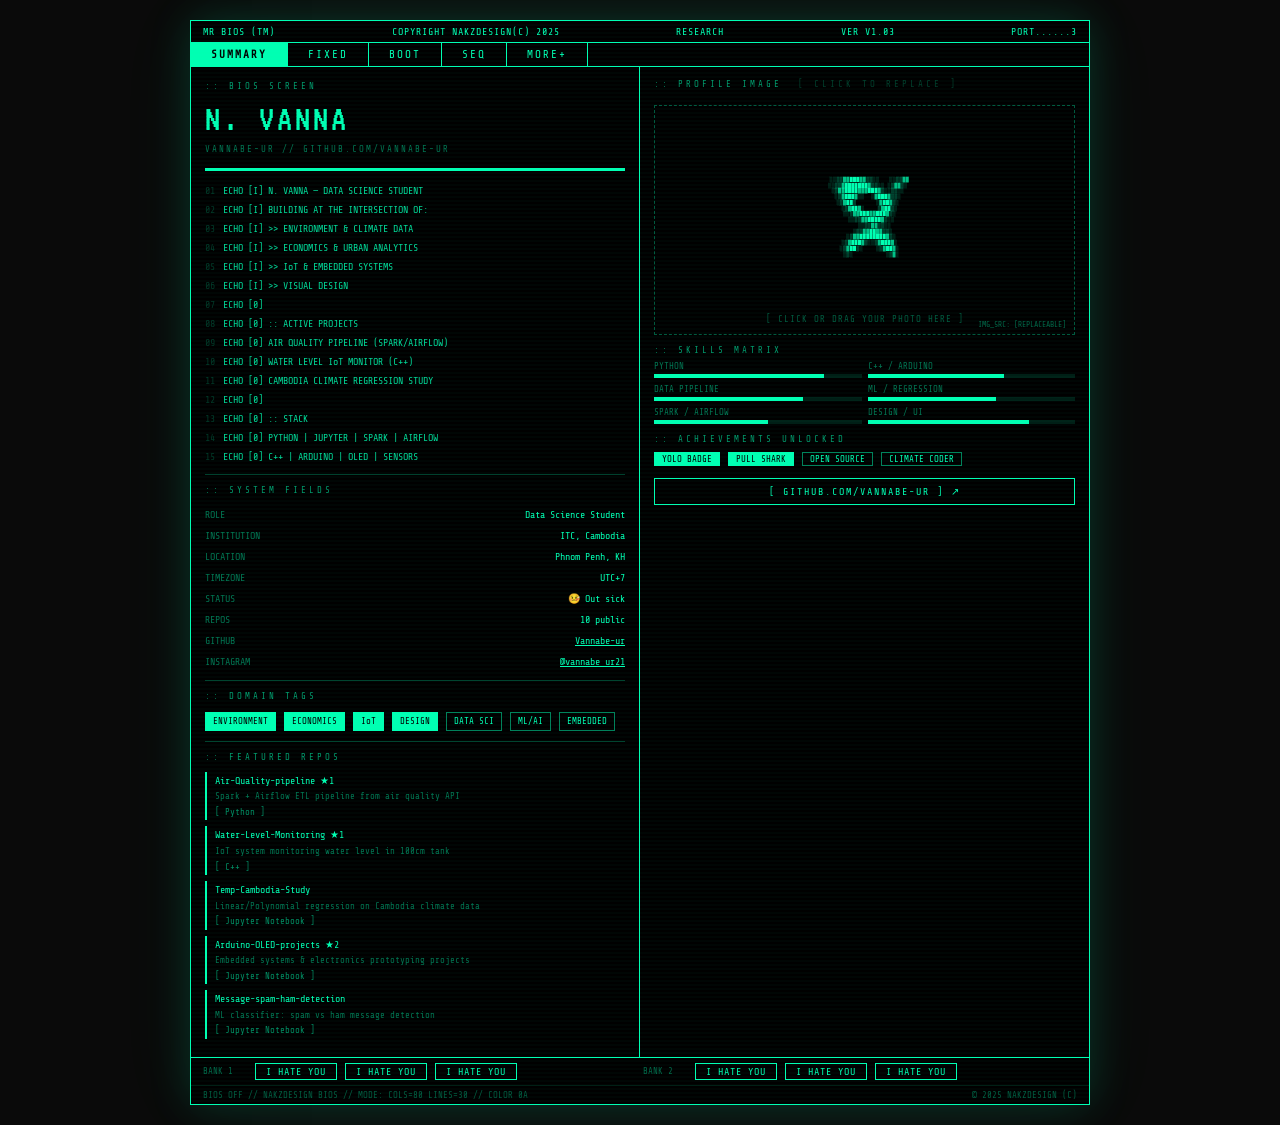
==== index.html @ b6e1e781 "try code" ====
<!DOCTYPE html>
<html lang="en">
<head>
  <meta charset="UTF-8">
  <meta name="viewport" content="width=device-width, initial-scale=1.0">
  <title>N. VANNA — BIOS PROFILE</title>

  <!--
  ============================================================
    FONTS
    - Share Tech Mono  →  body text, labels, code (monospace)
    - VT323            →  big retro BIOS title only
    Both loaded for free from Google Fonts.
  ============================================================
  -->
  <link href="https://fonts.googleapis.com/css2?family=Share+Tech+Mono&family=VT323&display=swap" rel="stylesheet">

  <style>
    /* ========================================================
       RESET — zero out browser default spacing on everything
    ======================================================== */
    *, *::before, *::after {
      box-sizing: border-box;
      margin: 0;
      padding: 0;
    }

    /* ========================================================
       BODY — dark page background, centers the card
    ======================================================== */
    body {
      background: #0a0a0a;           /* near-black page bg */
      display: flex;
      align-items: center;
      justify-content: center;
      min-height: 100vh;
      padding: 20px;
      font-family: 'Share Tech Mono', monospace;
    }

    /* ========================================================
       BIOS CARD — the main outer container
       #00ffb3 is the signature terminal green color
    ======================================================== */
    .bios-root {
      background: #000;
      color: #00ffb3;
      font-family: 'Share Tech Mono', monospace;
      font-size: 12px;
      border: 1px solid #00ffb3;
      position: relative;           /* needed for .scan-line overlay */
      overflow: hidden;
      width: 100%;
      max-width: 900px;
      /* soft green glow around the card */
      box-shadow: 0 0 40px rgba(0,255,179,0.15), 0 0 80px rgba(0,255,179,0.05);
    }

    /* ========================================================
       SCAN-LINE OVERLAY — faint horizontal lines like a CRT screen.
       Uses repeating-linear-gradient + pointer-events:none
       so clicks pass through to content below.
    ======================================================== */
    .scan-line {
      position: absolute;
      top: 0; left: 0; right: 0; bottom: 0;
      background: repeating-linear-gradient(
        0deg,
        transparent,
        transparent 2px,
        rgba(0,255,179,0.025) 2px,   /* thin semi-transparent green line */
        rgba(0,255,179,0.025) 4px
      );
      pointer-events: none;          /* clicks go through */
      z-index: 10;                   /* sits above everything */
    }

    /* ========================================================
       FLICKER ANIMATION — subtle opacity pulse, like an old monitor.
       Applied to .bios-root via class="bios-root flicker"
    ======================================================== */
    .flicker { animation: flicker 8s infinite; }
    @keyframes flicker {
      0%, 95%, 100% { opacity: 1;    }
      96%           { opacity: 0.92; }
      97%           { opacity: 1;    }
      98%           { opacity: 0.95; }
    }

    /* ========================================================
       HEADER BAR — top strip with BIOS metadata text
    ======================================================== */
    .header-bar {
      display: flex;
      justify-content: space-between;
      align-items: center;
      padding: 5px 12px;
      border-bottom: 1px solid #00ffb3;
      font-size: 10px;
      letter-spacing: 1px;
      background: #000;
    }
    .header-bar span { color: #00ffb3; }

    /* ========================================================
       NAV BAR — tab row: SUMMARY | FIXED | BOOT | SEQ | MORE+
    ======================================================== */
    .nav-bar { display: flex; border-bottom: 1px solid #00ffb3; }

    .nav-item {
      padding: 5px 20px;
      font-size: 11px;
      letter-spacing: 2px;
      border-right: 1px solid #00ffb3;
      cursor: pointer;
      transition: background 0.15s;
      font-family: 'Share Tech Mono', monospace;
      color: #00ffb3;
      background: transparent;
      /* Reset <button> borders so only right border shows */
      border-top: none;
      border-left: none;
      border-bottom: none;
    }
    /* Active tab: inverted green/black */
    .nav-item.active { background: #00ffb3; color: #000; font-weight: bold; }
    /* Hover highlight (skip active tab) */
    .nav-item:hover:not(.active) { background: rgba(0,255,179,0.1); }

    /* ========================================================
       MAIN GRID — splits page into LEFT (info) and RIGHT (image)
    ======================================================== */
    .main-grid {
      display: grid;
      grid-template-columns: 1fr 1fr;  /* two equal columns */
      min-height: 460px;
    }

    /* LEFT PANEL — text content */
    .left-panel {
      border-right: 1px solid #00ffb3;
      padding: 12px 14px;
      font-size: 11px;
      line-height: 1.7;
      overflow: hidden;
    }

    /* RIGHT PANEL — image + skills */
    .right-panel {
      padding: 12px 14px;
      display: flex;
      flex-direction: column;
      align-items: center;
      justify-content: flex-start;
      gap: 10px;
    }

    /* ========================================================
       TYPOGRAPHY HELPERS
    ======================================================== */

    /* Small grey uppercase labels like ":: BIOS SCREEN" */
    .section-label {
      color: #00ffb3;
      font-size: 9px;
      letter-spacing: 3px;
      margin-bottom: 6px;
      opacity: 0.6;
    }

    /* Big retro name — uses VT323 font */
    .bios-title {
      font-family: 'VT323', monospace;
      font-size: 38px;
      color: #00ffb3;
      line-height: 1;
      margin-bottom: 4px;
      letter-spacing: 3px;
    }

    /* GitHub handle line below name */
    .subtitle {
      font-size: 9px;
      opacity: 0.45;
      margin-bottom: 10px;
      letter-spacing: 2px;
    }

    /* ========================================================
       LOADING PROGRESS BAR — animates from 0 → 100% on load
    ======================================================== */
    .progress-bar {
      height: 3px;
      background: rgba(0,255,179,0.15);  /* dim track */
      width: 100%;
      margin-bottom: 10px;
    }
    .progress-fill {
      height: 3px;
      background: #00ffb3;
      animation: fillbar 2.5s ease forwards;
      width: 0;
    }
    @keyframes fillbar { to { width: 100%; } }

    /* ========================================================
       TYPEWRITER CODE BLOCK — the "ECHO" boot lines on the left
    ======================================================== */
    .code-block {
      color: #00ffb3;
      font-size: 10px;
      line-height: 1.9;
      opacity: 0.85;
    }
    /* Line number prefix — dimmed, non-selectable */
    .code-block .ln {
      opacity: 0.25;
      margin-right: 8px;
      user-select: none;
    }
    /* Each boot line starts invisible, fades in via JS staggering */
    .boot-line {
      opacity: 0;
      animation: fadein 0.2s ease forwards;
    }
    @keyframes fadein { to { opacity: 1; } }

    /* ========================================================
       DIVIDER LINE — faint horizontal separator
    ======================================================== */
    .divider {
      border: none;
      border-top: 1px solid rgba(0,255,179,0.25);
      margin: 8px 0;
    }

    /* ========================================================
       STAT ROWS — key / value pairs (ROLE, INSTITUTION, etc.)
    ======================================================== */
    .stat-row {
      display: flex;
      justify-content: space-between;
      font-size: 10px;
      padding: 2px 0;
    }
    .stat-key { opacity: 0.45; }   /* dim key */
    .stat-val { color: #00ffb3; }  /* bright value */

    /* ========================================================
       DOMAIN TAGS — pill badges for skills/areas
       .active-tag = filled green
       plain .tag  = outlined
    ======================================================== */
    .tag {
      display: inline-block;
      border: 1px solid rgba(0,255,179,0.5);
      padding: 1px 7px;
      font-size: 9px;
      margin: 2px 2px 2px 0;
      color: #00ffb3;
      font-family: 'Share Tech Mono', monospace;
    }
    .tag.active-tag {
      background: #00ffb3;
      color: #000;
      border-color: #00ffb3;
    }

    /* ========================================================
       REPO ITEMS — featured project entries with left border
    ======================================================== */
    .repo-item {
      border-left: 2px solid #00ffb3;
      padding-left: 8px;
      margin: 6px 0;
    }
    .repo-name { font-size: 10px; color: #00ffb3; text-decoration: none; }
    .repo-name:hover { text-decoration: underline; }
    .repo-desc { font-size: 9px; opacity: 0.45; line-height: 1.4; }
    .repo-lang { font-size: 9px; opacity: 0.55; margin-top: 2px; }

    /* ========================================================
       IMAGE UPLOAD ZONE — click or drag & drop to replace photo.
       The uploaded image gets a green terminal filter via CSS:
         grayscale → removes color
         contrast  → makes it high-contrast
         mix-blend-mode:screen → blends with green background
    ======================================================== */
    .img-upload-zone {
      width: 100%;
      min-height: 230px;
      border: 1px dashed rgba(0,255,179,0.35);
      display: flex;
      flex-direction: column;
      align-items: center;
      justify-content: center;
      cursor: pointer;
      transition: border-color 0.2s;
      position: relative;
      overflow: hidden;
      background: #000;
    }
    .img-upload-zone:hover { border-color: #00ffb3; }

    /* Uploaded image — fills zone with green terminal filter */
    .img-upload-zone img {
      width: 100%;
      height: 100%;
      object-fit: cover;
      filter: grayscale(100%) contrast(1.5) brightness(0.8);
      mix-blend-mode: screen;      /* blends image with green bg */
      position: absolute;
      top: 0; left: 0;
    }

    /* "IMG_SRC: [REPLACEABLE]" label bottom-right */
    .img-overlay {
      position: absolute;
      bottom: 5px; right: 8px;
      font-size: 8px;
      opacity: 0.4;
      z-index: 2;
      pointer-events: none;
    }

    /* Upload hint text — hidden after image loads */
    .img-hint {
      font-size: 9px;
      opacity: 0.35;
      text-align: center;
      z-index: 2;
      pointer-events: none;
      letter-spacing: 1px;
    }
    .img-hint.hidden { display: none; }

    /* ========================================================
       SKILLS BARS — animated progress bars
       Width stored in data-w attribute, animated by JS on load
    ======================================================== */
    .skills-grid {
      display: grid;
      grid-template-columns: 1fr 1fr;
      gap: 6px;
      width: 100%;
    }
    .skill-label  { font-size: 9px; opacity: 0.45; margin-bottom: 3px; }
    .skill-track  { height: 4px; background: rgba(0,255,179,0.12); }  /* grey track */
    .skill-fill   {
      height: 4px;
      background: #00ffb3;
      width: 0;                          /* starts at 0 */
      transition: width 1.5s ease;       /* JS sets target width → animates */
    }

    /* ========================================================
       GITHUB BUTTON
    ======================================================== */
    .gh-btn {
      display: block;
      border: 1px solid #00ffb3;
      color: #00ffb3;
      font-family: 'Share Tech Mono', monospace;
      font-size: 10px;
      text-align: center;
      padding: 7px;
      text-decoration: none;
      letter-spacing: 2px;
      background: #000;
      transition: all 0.15s;
      width: 100%;
    }
    .gh-btn:hover { background: #00ffb3; color: #000; }  /* invert on hover */

    /* ========================================================
       BOTTOM BAR — BANK 1 / BANK 2 with "I HATE YOU" buttons
       (faithful to the original NAKZDESIGN artwork!)
    ======================================================== */
    .bottom-bar {
      border-top: 1px solid #00ffb3;
      padding: 5px 12px;
      display: grid;
      grid-template-columns: 1fr 1fr;
      gap: 6px;
      font-size: 9px;
    }
    .bank        { display: flex; align-items: center; gap: 8px; }
    .bank-label  { opacity: 0.4; min-width: 44px; }
    .hate-btn {
      border: 1px solid #00ffb3;
      padding: 2px 10px;
      font-size: 10px;
      font-family: 'Share Tech Mono', monospace;
      color: #00ffb3;
      cursor: pointer;
      background: #000;
      transition: all 0.1s;
      letter-spacing: 1px;
    }
    .hate-btn:hover { background: #00ffb3; color: #000; }

    /* ========================================================
       FOOTER BAR — bottom metadata strip
    ======================================================== */
    .footer-bar {
      border-top: 1px solid rgba(0,255,179,0.3);
      padding: 4px 12px;
      font-size: 9px;
      opacity: 0.35;
      display: flex;
      justify-content: space-between;
    }

    /* ========================================================
       BLINKING CURSOR (reusable utility class)
    ======================================================== */
    @keyframes blink { 50% { opacity: 0; } }
    .blink { animation: blink 1s step-end infinite; }

    /* ========================================================
       RESPONSIVE — stack panels on small screens
    ======================================================== */
    @media (max-width: 600px) {
      .main-grid      { grid-template-columns: 1fr; }
      .left-panel     { border-right: none; border-bottom: 1px solid #00ffb3; }
      .bottom-bar     { grid-template-columns: 1fr; }
      .bios-title     { font-size: 28px; }
    }
  </style>
</head>
<body>

<!--
  ============================================================
    ROOT CARD
    .flicker applies the subtle screen flicker animation
  ============================================================
-->
<div class="bios-root flicker">

  <!-- CRT scan-line overlay (purely decorative) -->
  <div class="scan-line"></div>

  <!-- ======================================================
       HEADER BAR — mimics real BIOS top strip
  ====================================================== -->
  <div class="header-bar">
    <span>MR BIOS (TM)</span>
    <span>COPYRIGHT NAKZDESIGN(C) 2025</span>
    <span>RESEARCH</span>
    <span>VER V1.03</span>
    <span>PORT......3</span>
  </div>

  <!-- ======================================================
       NAV TABS — clicking calls setNav() in JS
  ====================================================== -->
  <div class="nav-bar">
    <button class="nav-item active" onclick="setNav(this)">SUMMARY</button>
    <button class="nav-item"        onclick="setNav(this)">FIXED</button>
    <button class="nav-item"        onclick="setNav(this)">BOOT</button>
    <button class="nav-item"        onclick="setNav(this)">SEQ</button>
    <button class="nav-item"        onclick="setNav(this)">MORE+</button>
  </div>

  <!-- ======================================================
       MAIN CONTENT — two-column grid
  ====================================================== -->
  <div class="main-grid">

    <!-- ====================================================
         LEFT PANEL — Portfolio / Bio info
    ==================================================== -->
    <div class="left-panel">

      <!-- Section label -->
      <div class="section-label">:: BIOS SCREEN</div>

      <!-- Big retro name (VT323 font) -->
      <div class="bios-title">N. VANNA</div>
      <div class="subtitle">VANNABE-UR // GITHUB.COM/VANNABE-UR</div>

      <!-- Loading bar — animates on page load via CSS -->
      <div class="progress-bar">
        <div class="progress-fill"></div>
      </div>

      <!-- Boot lines injected here by JS typewriter effect -->
      <div class="code-block" id="bio-lines"></div>

      <hr class="divider">

      <!-- SYSTEM FIELDS — key/value metadata -->
      <div class="section-label" style="margin-top:8px;">:: SYSTEM FIELDS</div>
      <div class="stat-row">
        <span class="stat-key">ROLE</span>
        <span class="stat-val">Data Science Student</span>
      </div>
      <div class="stat-row">
        <span class="stat-key">INSTITUTION</span>
        <span class="stat-val">ITC, Cambodia</span>
      </div>
      <div class="stat-row">
        <span class="stat-key">LOCATION</span>
        <span class="stat-val">Phnom Penh, KH</span>
      </div>
      <div class="stat-row">
        <span class="stat-key">TIMEZONE</span>
        <span class="stat-val">UTC+7</span>
      </div>
      <div class="stat-row">
        <span class="stat-key">STATUS</span>
        <span class="stat-val">🤒 Out sick</span>
      </div>
      <div class="stat-row">
        <span class="stat-key">REPOS</span>
        <span class="stat-val">10 public</span>
      </div>
      <div class="stat-row">
        <span class="stat-key">GITHUB</span>
        <span class="stat-val">
          <a href="https://github.com/Vannabe-ur" target="_blank" style="color:#00ffb3;">Vannabe-ur</a>
        </span>
      </div>
      <div class="stat-row">
        <span class="stat-key">INSTAGRAM</span>
        <span class="stat-val">
          <a href="https://www.instagram.com/vannabe_ur21/" target="_blank" style="color:#00ffb3;">@vannabe_ur21</a>
        </span>
      </div>

      <hr class="divider">

      <!-- DOMAIN TAGS — active-tag = filled, plain = outline -->
      <div class="section-label">:: DOMAIN TAGS</div>
      <div style="margin-top:4px;">
        <span class="tag active-tag">ENVIRONMENT</span>
        <span class="tag active-tag">ECONOMICS</span>
        <span class="tag active-tag">IoT</span>
        <span class="tag active-tag">DESIGN</span>
        <span class="tag">DATA SCI</span>
        <span class="tag">ML/AI</span>
        <span class="tag">EMBEDDED</span>
      </div>

      <hr class="divider">

      <!-- FEATURED REPOS — pulled from your GitHub -->
      <div class="section-label">:: FEATURED REPOS</div>

      <div class="repo-item">
        <a class="repo-name" href="https://github.com/Vannabe-ur/Air-Quality-pipeline" target="_blank">
          Air-Quality-pipeline ★1
        </a>
        <div class="repo-desc">Spark + Airflow ETL pipeline from air quality API</div>
        <div class="repo-lang">[ Python ]</div>
      </div>

      <div class="repo-item">
        <a class="repo-name" href="https://github.com/Vannabe-ur/Water-Level-Monitoring" target="_blank">
          Water-Level-Monitoring ★1
        </a>
        <div class="repo-desc">IoT system monitoring water level in 100cm tank</div>
        <div class="repo-lang">[ C++ ]</div>
      </div>

      <div class="repo-item">
        <a class="repo-name" href="https://github.com/Vannabe-ur/Temperature-change-of-Cambodia-Study" target="_blank">
          Temp-Cambodia-Study
        </a>
        <div class="repo-desc">Linear/Polynomial regression on Cambodia climate data</div>
        <div class="repo-lang">[ Jupyter Notebook ]</div>
      </div>

      <div class="repo-item">
        <a class="repo-name" href="https://github.com/Vannabe-ur/Arduino-OLED-display-projects" target="_blank">
          Arduino-OLED-projects ★2
        </a>
        <div class="repo-desc">Embedded systems & electronics prototyping projects</div>
        <div class="repo-lang">[ Jupyter Notebook ]</div>
      </div>

      <div class="repo-item">
        <a class="repo-name" href="https://github.com/Vannabe-ur/Message-spam-ham-detection" target="_blank">
          Message-spam-ham-detection
        </a>
        <div class="repo-desc">ML classifier: spam vs ham message detection</div>
        <div class="repo-lang">[ Jupyter Notebook ]</div>
      </div>

    </div><!-- /left-panel -->

    <!-- ====================================================
         RIGHT PANEL — Profile image + skills + achievements
    ==================================================== -->
    <div class="right-panel">

      <div class="section-label" style="align-self:flex-start;">
        :: PROFILE IMAGE &nbsp;<span style="opacity:0.4;">[ CLICK TO REPLACE ]</span>
      </div>

      <!--
        IMAGE UPLOAD ZONE
        - onclick  → opens hidden file input
        - ondragover / ondrop → handles drag & drop
        - The ASCII art inside is the placeholder before upload
      -->
      <div class="img-upload-zone" id="dropZone"
           onclick="document.getElementById('fileInput').click()"
           ondragover="event.preventDefault(); this.style.borderColor='#00ffb3'"
           ondragleave="this.style.borderColor='rgba(0,255,179,0.35)'"
           ondrop="handleDrop(event)"
           title="Click or drag & drop your photo">

        <!-- ASCII art placeholder — hidden after image is uploaded -->
        <pre style="font-family:'Share Tech Mono',monospace; font-size:5px; line-height:1.15;
                    color:#00ffb3; letter-spacing:0.3px; text-align:center; z-index:1; padding:4px;"
             id="asciiPlaceholder">
   ░░▒▒▓▓███▓▓▒▒░░   ░░▒▒▓▓
  ░░▒▒▓███████▓▒▒░░ ░▒▓▓▒░
  ░▒▓▓████▓▓▓███▓▒░░▒▒░░
  ░▒▓███▓░░  ░▓███▓▒▒░
  ░▒▓██▒      ░▓██▓▒░
   ░▒▓██▓░    ▒▓██▒░
   ░░▒▓▓███▓▓███▓▒░
    ░░▒▒▓▓████▓▒░░
      ░░▒▒▓▓▒▒░░
     ░▒▒▓▓██▓▓▒▒░
    ░▒▓▓████████▓▒░
   ░▒▓███▓▒░░▒▓███▓░
   ░▒▓██▒░    ░▒▓██▓░
    ░▒░          ░▒▓░
        </pre>

        <span class="img-overlay">IMG_SRC: [REPLACEABLE]</span>
        <span class="img-hint" id="uploadHint" style="position:absolute; bottom:10px;">
          [ CLICK OR DRAG YOUR PHOTO HERE ]
        </span>
      </div>

      <!-- Hidden file input — triggered by clicking the upload zone -->
      <input type="file" id="fileInput" accept="image/*" style="display:none">

      <!-- SKILLS MATRIX -->
      <div style="width:100%;">
        <div class="section-label">:: SKILLS MATRIX</div>
        <!--
          data-w="82" stores the target width %.
          JS reads it and sets style.width after 800ms delay,
          triggering the CSS transition animation.
        -->
        <div class="skills-grid">
          <div class="skill-item">
            <div class="skill-label">PYTHON</div>
            <div class="skill-track"><div class="skill-fill" data-w="82"></div></div>
          </div>
          <div class="skill-item">
            <div class="skill-label">C++ / ARDUINO</div>
            <div class="skill-track"><div class="skill-fill" data-w="66"></div></div>
          </div>
          <div class="skill-item">
            <div class="skill-label">DATA PIPELINE</div>
            <div class="skill-track"><div class="skill-fill" data-w="72"></div></div>
          </div>
          <div class="skill-item">
            <div class="skill-label">ML / REGRESSION</div>
            <div class="skill-track"><div class="skill-fill" data-w="62"></div></div>
          </div>
          <div class="skill-item">
            <div class="skill-label">SPARK / AIRFLOW</div>
            <div class="skill-track"><div class="skill-fill" data-w="55"></div></div>
          </div>
          <div class="skill-item">
            <div class="skill-label">DESIGN / UI</div>
            <div class="skill-track"><div class="skill-fill" data-w="78"></div></div>
          </div>
        </div>
      </div>

      <!-- ACHIEVEMENTS -->
      <div style="width:100%;">
        <div class="section-label">:: ACHIEVEMENTS UNLOCKED</div>
        <span class="tag active-tag">YOLO BADGE</span>
        <span class="tag active-tag">PULL SHARK</span>
        <span class="tag">OPEN SOURCE</span>
        <span class="tag">CLIMATE CODER</span>
      </div>

      <!-- GITHUB CTA BUTTON -->
      <a class="gh-btn" href="https://github.com/Vannabe-ur" target="_blank">
        [ GITHUB.COM/VANNABE-UR ] ↗
      </a>

    </div><!-- /right-panel -->

  </div><!-- /main-grid -->

  <!-- ======================================================
       BOTTOM BAR — BANK 1 & 2 glitch buttons
       Faithful to the original NAKZDESIGN artwork 😄
       Clicking calls glitch() which randomizes the label briefly
  ====================================================== -->
  <div class="bottom-bar">
    <div class="bank">
      <span class="bank-label">BANK 1</span>
      <button class="hate-btn" onclick="glitch(this)">I HATE YOU</button>
      <button class="hate-btn" onclick="glitch(this)">I HATE YOU</button>
      <button class="hate-btn" onclick="glitch(this)">I HATE YOU</button>
    </div>
    <div class="bank">
      <span class="bank-label">BANK 2</span>
      <button class="hate-btn" onclick="glitch(this)">I HATE YOU</button>
      <button class="hate-btn" onclick="glitch(this)">I HATE YOU</button>
      <button class="hate-btn" onclick="glitch(this)">I HATE YOU</button>
    </div>
  </div>

  <!-- FOOTER -->
  <div class="footer-bar">
    <span>BIOS OFF // NAKZDESIGN BIOS // MODE: COLS=80 LINES=30 // COLOR 0A</span>
    <span>© 2025 NAKZDESIGN (C)</span>
  </div>

</div><!-- /bios-root -->


<!-- ============================================================
     JAVASCRIPT — three independent features:
       1. Typewriter boot sequence
       2. Skills bar animation
       3. Nav tab switching
       4. Glitch buttons
       5. Image upload (click + drag & drop)
============================================================ -->
<script>

  /* ----------------------------------------------------------
     1. TYPEWRITER BOOT SEQUENCE
     Lines are typed one-by-one with a 100ms delay between each.
     Each line fades in via CSS animation (.boot-line).
     Line numbers are prepended (01, 02, 03...).
  ---------------------------------------------------------- */
  const lines = [
    'ECHO [I] N. VANNA — DATA SCIENCE STUDENT',
    'ECHO [I] BUILDING AT THE INTERSECTION OF:',
    'ECHO [I]   >> ENVIRONMENT & CLIMATE DATA',
    'ECHO [I]   >> ECONOMICS & URBAN ANALYTICS',
    'ECHO [I]   >> IoT & EMBEDDED SYSTEMS',
    'ECHO [I]   >> VISUAL DESIGN',
    'ECHO [0]',
    'ECHO [0] :: ACTIVE PROJECTS',
    'ECHO [0] AIR QUALITY PIPELINE  (SPARK/AIRFLOW)',
    'ECHO [0] WATER LEVEL IoT MONITOR   (C++)',
    'ECHO [0] CAMBODIA CLIMATE REGRESSION STUDY',
    'ECHO [0]',
    'ECHO [0] :: STACK',
    'ECHO [0] PYTHON | JUPYTER | SPARK | AIRFLOW',
    'ECHO [0] C++ | ARDUINO | OLED | SENSORS',
  ];

  const bioDiv = document.getElementById('bio-lines');
  let i = 0;

  function typeLine() {
    if (i >= lines.length) return;       // stop when all lines done

    const row = document.createElement('div');
    row.className = 'boot-line';
    row.style.animationDelay = (i * 0.1) + 's';  // stagger the fade-in

    // Line number (01, 02...) + line text
    row.innerHTML = '<span class="ln">' + String(i + 1).padStart(2, '0') + '</span>' + lines[i];

    bioDiv.appendChild(row);
    i++;
    setTimeout(typeLine, 100);           // next line after 100ms
  }

  typeLine(); // kick it off


  /* ----------------------------------------------------------
     2. SKILLS BAR ANIMATION
     After 800ms (letting the page settle), read each bar's
     data-w attribute and set it as the CSS width.
     The CSS transition: width 1.5s ease does the animation.
  ---------------------------------------------------------- */
  setTimeout(() => {
    document.querySelectorAll('.skill-fill').forEach(el => {
      el.style.width = el.dataset.w + '%';
    });
  }, 800);


  /* ----------------------------------------------------------
     3. NAV TAB SWITCHING
     Remove .active from all tabs, add it to the clicked one.
     (Visual only — doesn't load different content)
  ---------------------------------------------------------- */
  function setNav(el) {
    document.querySelectorAll('.nav-item').forEach(n => n.classList.remove('active'));
    el.classList.add('active');
  }


  /* ----------------------------------------------------------
     4. GLITCH BUTTONS — "I HATE YOU" easter egg
     Clicking randomizes the button text briefly, then resets.
  ---------------------------------------------------------- */
  const glitchMsgs = [
    'I HATE YOU', 'I LOVE YOU', 'BUG FREE!',
    '01001000',   'YOLO MODE',  'ERROR 404',
    'VANNA.EXE',  'COMPILE OK'
  ];

  function glitch(btn) {
    const original = btn.textContent;
    btn.textContent = glitchMsgs[Math.floor(Math.random() * glitchMsgs.length)];
    setTimeout(() => btn.textContent = original, 900);  // reset after 0.9s
  }


  /* ----------------------------------------------------------
     5. IMAGE UPLOAD — click or drag & drop
     - fileInput hidden <input type="file"> is triggered by clicking zone
     - FileReader reads the file as a data URL
     - An <img> is injected into the zone; ASCII placeholder hidden
     - CSS filter makes it look like a green terminal photo
  ---------------------------------------------------------- */
  const fileInput       = document.getElementById('fileInput');
  const dropZone        = document.getElementById('dropZone');
  const uploadHint      = document.getElementById('uploadHint');
  const asciiPlaceholder = document.getElementById('asciiPlaceholder');

  function loadImage(file) {
    if (!file || !file.type.startsWith('image/')) return;  // only images

    const reader = new FileReader();
    reader.onload = ev => {
      // Hide ASCII art + hint text
      asciiPlaceholder.style.display = 'none';
      uploadHint.classList.add('hidden');

      // Remove old image if re-uploading
      const existing = dropZone.querySelector('img');
      if (existing) existing.remove();

      // Create and insert the new image
      const img = document.createElement('img');
      img.src = ev.target.result;               // data URL
      dropZone.insertBefore(img, dropZone.firstChild);
      // CSS handles the green filter — no extra JS needed
    };
    reader.readAsDataURL(file);
  }

  // Trigger on <input> change (click-to-upload)
  fileInput.addEventListener('change', e => loadImage(e.target.files[0]));

  // Drag & drop handler
  function handleDrop(e) {
    e.preventDefault();
    dropZone.style.borderColor = 'rgba(0,255,179,0.35)';  // reset border
    loadImage(e.dataTransfer.files[0]);
  }

</script>
</body>
</html>
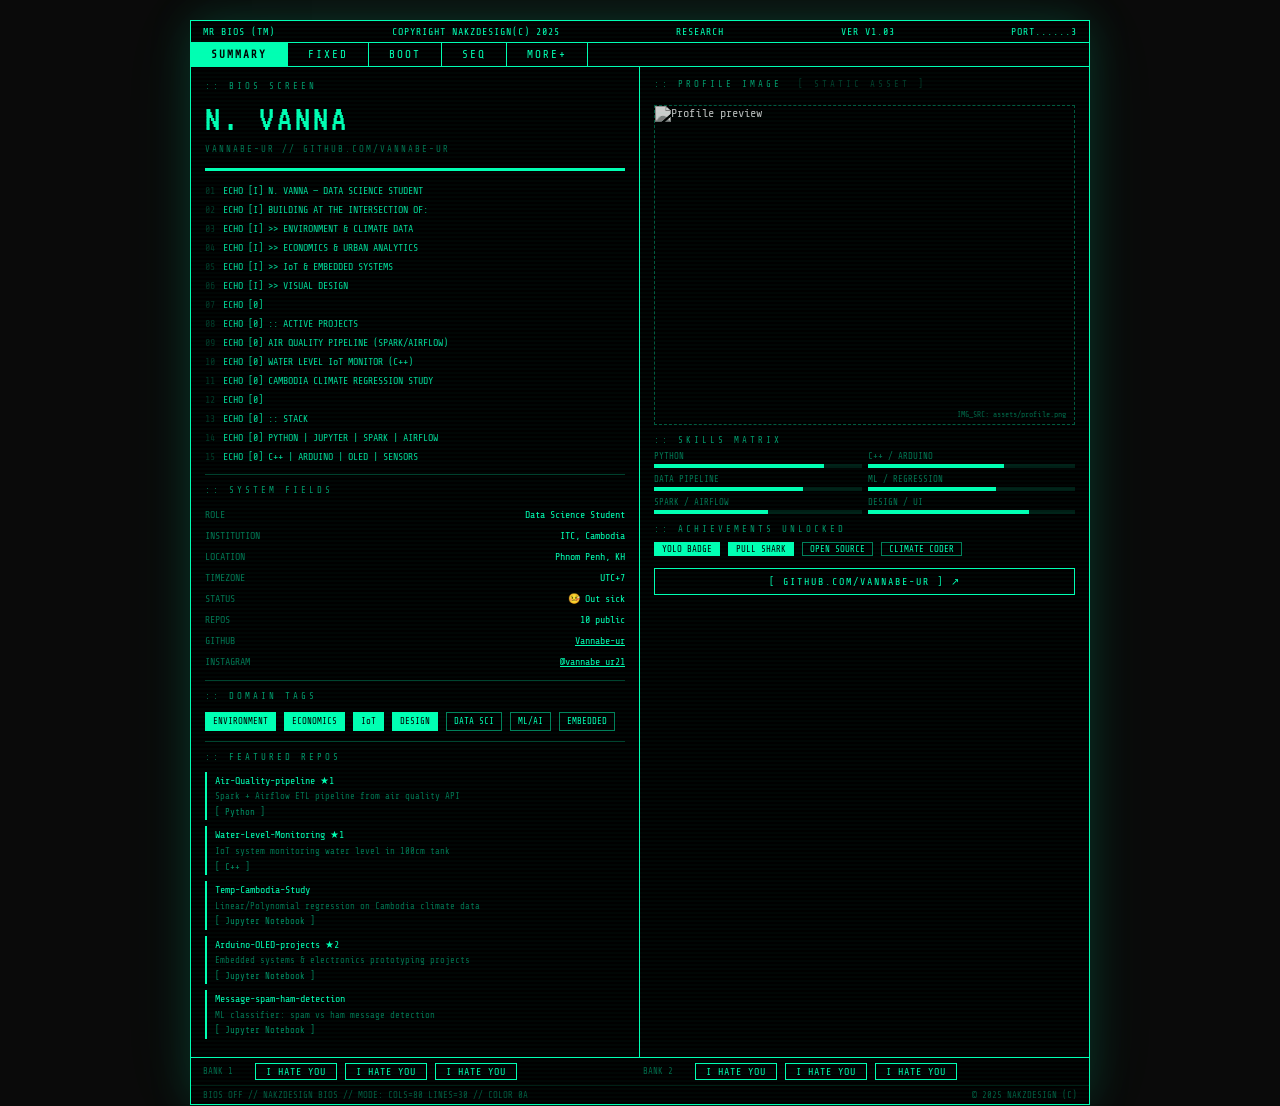
==== commit 476c0cf9: "new update" ====
--- a/index.html
+++ b/index.html
@@ -280,15 +280,15 @@
     .repo-lang { font-size: 9px; opacity: 0.55; margin-top: 2px; }
 
     /* ========================================================
-       IMAGE UPLOAD ZONE — click or drag & drop to replace photo.
-       The uploaded image gets a green terminal filter via CSS:
+       PROFILE IMAGE ZONE — fixed asset from assets/profile.png.
+       The image keeps the green terminal filter via CSS:
          grayscale → removes color
          contrast  → makes it high-contrast
          mix-blend-mode:screen → blends with green background
     ======================================================== */
     .img-upload-zone {
       width: 100%;
-      min-height: 230px;
+      min-height: 320px;
       border: 1px dashed rgba(0,255,179,0.35);
       display: flex;
       flex-direction: column;
@@ -311,6 +311,7 @@
       mix-blend-mode: screen;      /* blends image with green bg */
       position: absolute;
       top: 0; left: 0;
+      z-index: 2;
     }
 
     /* "IMG_SRC: [REPLACEABLE]" label bottom-right */
@@ -596,50 +597,14 @@
     <div class="right-panel">
 
       <div class="section-label" style="align-self:flex-start;">
-        :: PROFILE IMAGE &nbsp;<span style="opacity:0.4;">[ CLICK TO REPLACE ]</span>
-      </div>
-
-      <!--
-        IMAGE UPLOAD ZONE
-        - onclick  → opens hidden file input
-        - ondragover / ondrop → handles drag & drop
-        - The ASCII art inside is the placeholder before upload
-      -->
-      <div class="img-upload-zone" id="dropZone"
-           onclick="document.getElementById('fileInput').click()"
-           ondragover="event.preventDefault(); this.style.borderColor='#00ffb3'"
-           ondragleave="this.style.borderColor='rgba(0,255,179,0.35)'"
-           ondrop="handleDrop(event)"
-           title="Click or drag & drop your photo">
-
-        <!-- ASCII art placeholder — hidden after image is uploaded -->
-        <pre style="font-family:'Share Tech Mono',monospace; font-size:5px; line-height:1.15;
-                    color:#00ffb3; letter-spacing:0.3px; text-align:center; z-index:1; padding:4px;"
-             id="asciiPlaceholder">
-   ░░▒▒▓▓███▓▓▒▒░░   ░░▒▒▓▓
-  ░░▒▒▓███████▓▒▒░░ ░▒▓▓▒░
-  ░▒▓▓████▓▓▓███▓▒░░▒▒░░
-  ░▒▓███▓░░  ░▓███▓▒▒░
-  ░▒▓██▒      ░▓██▓▒░
-   ░▒▓██▓░    ▒▓██▒░
-   ░░▒▓▓███▓▓███▓▒░
-    ░░▒▒▓▓████▓▒░░
-      ░░▒▒▓▓▒▒░░
-     ░▒▒▓▓██▓▓▒▒░
-    ░▒▓▓████████▓▒░
-   ░▒▓███▓▒░░▒▓███▓░
-   ░▒▓██▒░    ░▒▓██▓░
-    ░▒░          ░▒▓░
-        </pre>
-
-        <span class="img-overlay">IMG_SRC: [REPLACEABLE]</span>
-        <span class="img-hint" id="uploadHint" style="position:absolute; bottom:10px;">
-          [ CLICK OR DRAG YOUR PHOTO HERE ]
-        </span>
-      </div>
-
-      <!-- Hidden file input — triggered by clicking the upload zone -->
-      <input type="file" id="fileInput" accept="image/*" style="display:none">
+        :: PROFILE IMAGE &nbsp;<span style="opacity:0.4;">[ STATIC ASSET ]</span>
+      </div>
+
+      <!-- Fixed profile image loaded from assets/profile.png -->
+      <div class="img-upload-zone" id="dropZone">
+        <img src="assets/profile.png" alt="Profile preview" id="profilePreview">
+        <span class="img-overlay">IMG_SRC: assets/profile.png</span>
+      </div>
 
       <!-- SKILLS MATRIX -->
       <div style="width:100%;">
@@ -730,7 +695,7 @@
        2. Skills bar animation
        3. Nav tab switching
        4. Glitch buttons
-       5. Image upload (click + drag & drop)
+       5. Static profile image block
 ============================================================ -->
 <script>
 
@@ -820,50 +785,6 @@
   }
 
 
-  /* ----------------------------------------------------------
-     5. IMAGE UPLOAD — click or drag & drop
-     - fileInput hidden <input type="file"> is triggered by clicking zone
-     - FileReader reads the file as a data URL
-     - An <img> is injected into the zone; ASCII placeholder hidden
-     - CSS filter makes it look like a green terminal photo
-  ---------------------------------------------------------- */
-  const fileInput       = document.getElementById('fileInput');
-  const dropZone        = document.getElementById('dropZone');
-  const uploadHint      = document.getElementById('uploadHint');
-  const asciiPlaceholder = document.getElementById('asciiPlaceholder');
-
-  function loadImage(file) {
-    if (!file || !file.type.startsWith('image/')) return;  // only images
-
-    const reader = new FileReader();
-    reader.onload = ev => {
-      // Hide ASCII art + hint text
-      asciiPlaceholder.style.display = 'none';
-      uploadHint.classList.add('hidden');
-
-      // Remove old image if re-uploading
-      const existing = dropZone.querySelector('img');
-      if (existing) existing.remove();
-
-      // Create and insert the new image
-      const img = document.createElement('img');
-      img.src = ev.target.result;               // data URL
-      dropZone.insertBefore(img, dropZone.firstChild);
-      // CSS handles the green filter — no extra JS needed
-    };
-    reader.readAsDataURL(file);
-  }
-
-  // Trigger on <input> change (click-to-upload)
-  fileInput.addEventListener('change', e => loadImage(e.target.files[0]));
-
-  // Drag & drop handler
-  function handleDrop(e) {
-    e.preventDefault();
-    dropZone.style.borderColor = 'rgba(0,255,179,0.35)';  // reset border
-    loadImage(e.dataTransfer.files[0]);
-  }
-
 </script>
 </body>
 </html>
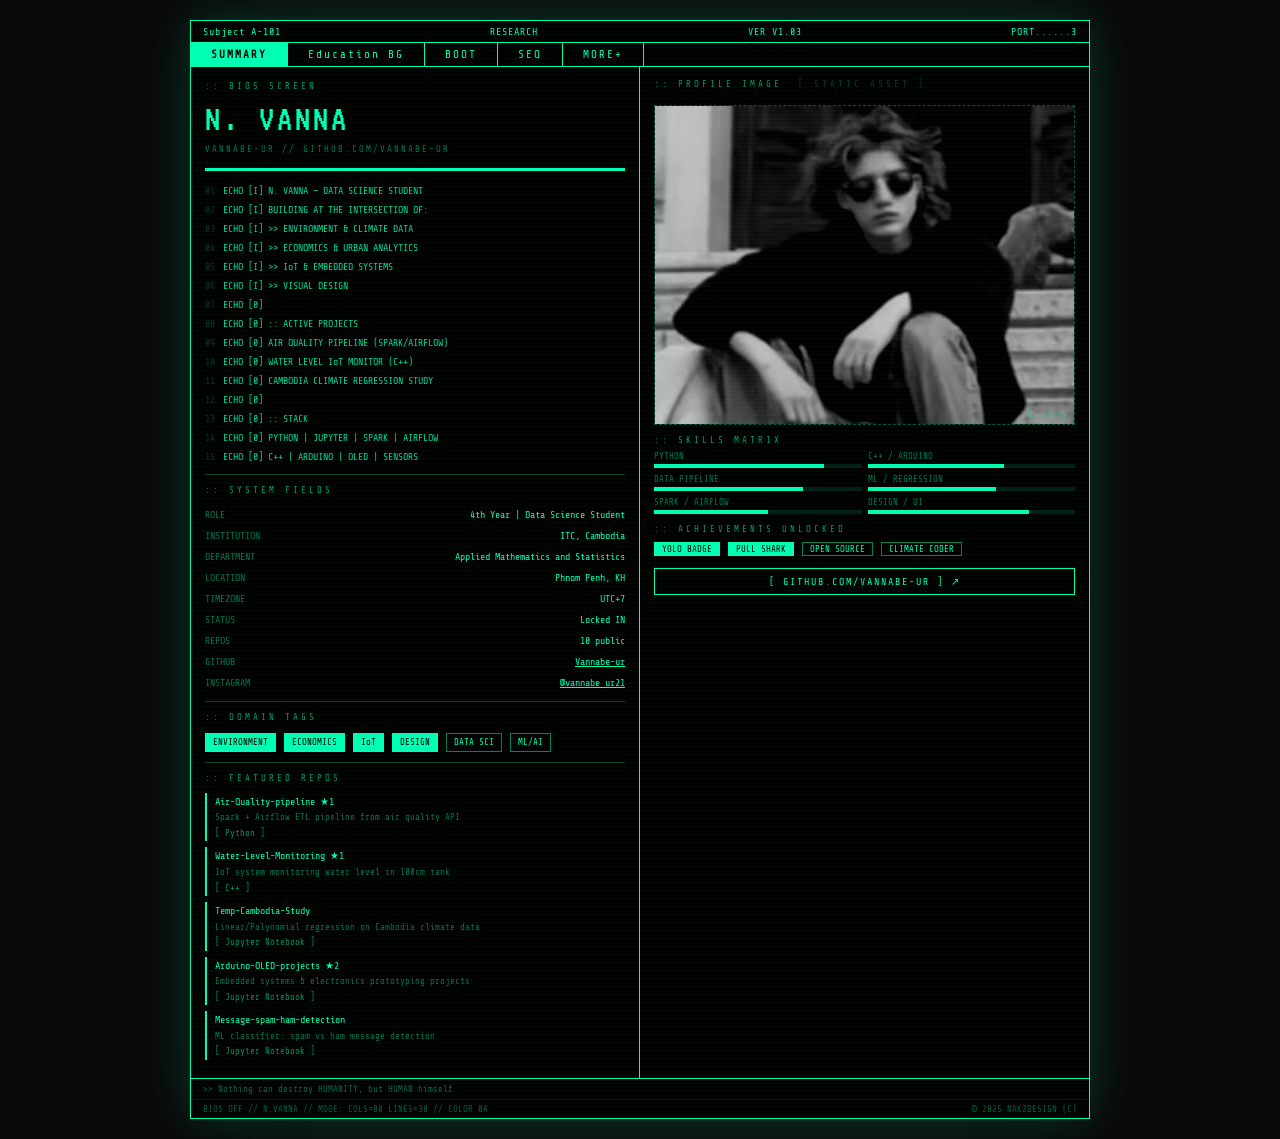
==== commit 34af3703: "update new style" ====
--- a/index.html
+++ b/index.html
@@ -446,8 +446,7 @@
        HEADER BAR — mimics real BIOS top strip
   ====================================================== -->
   <div class="header-bar">
-    <span>MR BIOS (TM)</span>
-    <span>COPYRIGHT NAKZDESIGN(C) 2025</span>
+    <span>Subject A-101</span>
     <span>RESEARCH</span>
     <span>VER V1.03</span>
     <span>PORT......3</span>
@@ -458,7 +457,7 @@
   ====================================================== -->
   <div class="nav-bar">
     <button class="nav-item active" onclick="setNav(this)">SUMMARY</button>
-    <button class="nav-item"        onclick="setNav(this)">FIXED</button>
+    <button class="nav-item"        onclick="setNav(this)">Education BG</button>
     <button class="nav-item"        onclick="setNav(this)">BOOT</button>
     <button class="nav-item"        onclick="setNav(this)">SEQ</button>
     <button class="nav-item"        onclick="setNav(this)">MORE+</button>
@@ -495,13 +494,17 @@
       <div class="section-label" style="margin-top:8px;">:: SYSTEM FIELDS</div>
       <div class="stat-row">
         <span class="stat-key">ROLE</span>
-        <span class="stat-val">Data Science Student</span>
+        <span class="stat-val">4th Year | Data Science Student</span>
       </div>
       <div class="stat-row">
         <span class="stat-key">INSTITUTION</span>
         <span class="stat-val">ITC, Cambodia</span>
       </div>
       <div class="stat-row">
+        <span class="stat-key">DEPARTMENT</span>
+        <span class="stat-val">Applied Mathematics and Statistics</span>
+      </div>
+      <div class="stat-row">
         <span class="stat-key">LOCATION</span>
         <span class="stat-val">Phnom Penh, KH</span>
       </div>
@@ -511,7 +514,7 @@
       </div>
       <div class="stat-row">
         <span class="stat-key">STATUS</span>
-        <span class="stat-val">🤒 Out sick</span>
+        <span class="stat-val"> Locked IN <link ref="stylesheet" href="octicon:git-pull-request-locked-16"></span>
       </div>
       <div class="stat-row">
         <span class="stat-key">REPOS</span>
@@ -541,7 +544,6 @@
         <span class="tag active-tag">DESIGN</span>
         <span class="tag">DATA SCI</span>
         <span class="tag">ML/AI</span>
-        <span class="tag">EMBEDDED</span>
       </div>
 
       <hr class="divider">
@@ -602,8 +604,9 @@
 
       <!-- Fixed profile image loaded from assets/profile.png -->
       <div class="img-upload-zone" id="dropZone">
-        <img src="assets/profile.png" alt="Profile preview" id="profilePreview">
-        <span class="img-overlay">IMG_SRC: assets/profile.png</span>
+        <img src="assets/image.png" alt="Profile preview" id="profilePreview">
+        <span class="img-overlay">ID: D20-04</span>
+
       </div>
 
       <!-- SKILLS MATRIX -->
@@ -662,27 +665,16 @@
 
   <!-- ======================================================
        BOTTOM BAR — BANK 1 & 2 glitch buttons
-       Faithful to the original NAKZDESIGN artwork 😄
-       Clicking calls glitch() which randomizes the label briefly
   ====================================================== -->
   <div class="bottom-bar">
     <div class="bank">
-      <span class="bank-label">BANK 1</span>
-      <button class="hate-btn" onclick="glitch(this)">I HATE YOU</button>
-      <button class="hate-btn" onclick="glitch(this)">I HATE YOU</button>
-      <button class="hate-btn" onclick="glitch(this)">I HATE YOU</button>
-    </div>
-    <div class="bank">
-      <span class="bank-label">BANK 2</span>
-      <button class="hate-btn" onclick="glitch(this)">I HATE YOU</button>
-      <button class="hate-btn" onclick="glitch(this)">I HATE YOU</button>
-      <button class="hate-btn" onclick="glitch(this)">I HATE YOU</button>
+      <span class="bank-label"> >> Nothing can destroy HUMANITY, but HUMAN himself</span>
     </div>
   </div>
 
   <!-- FOOTER -->
   <div class="footer-bar">
-    <span>BIOS OFF // NAKZDESIGN BIOS // MODE: COLS=80 LINES=30 // COLOR 0A</span>
+    <span>BIOS OFF // N.VANNA // MODE: COLS=80 LINES=30 // COLOR 0A</span>
     <span>© 2025 NAKZDESIGN (C)</span>
   </div>
 
@@ -768,23 +760,6 @@
   }
 
 
-  /* ----------------------------------------------------------
-     4. GLITCH BUTTONS — "I HATE YOU" easter egg
-     Clicking randomizes the button text briefly, then resets.
-  ---------------------------------------------------------- */
-  const glitchMsgs = [
-    'I HATE YOU', 'I LOVE YOU', 'BUG FREE!',
-    '01001000',   'YOLO MODE',  'ERROR 404',
-    'VANNA.EXE',  'COMPILE OK'
-  ];
-
-  function glitch(btn) {
-    const original = btn.textContent;
-    btn.textContent = glitchMsgs[Math.floor(Math.random() * glitchMsgs.length)];
-    setTimeout(() => btn.textContent = original, 900);  // reset after 0.9s
-  }
-
-
 </script>
 </body>
 </html>
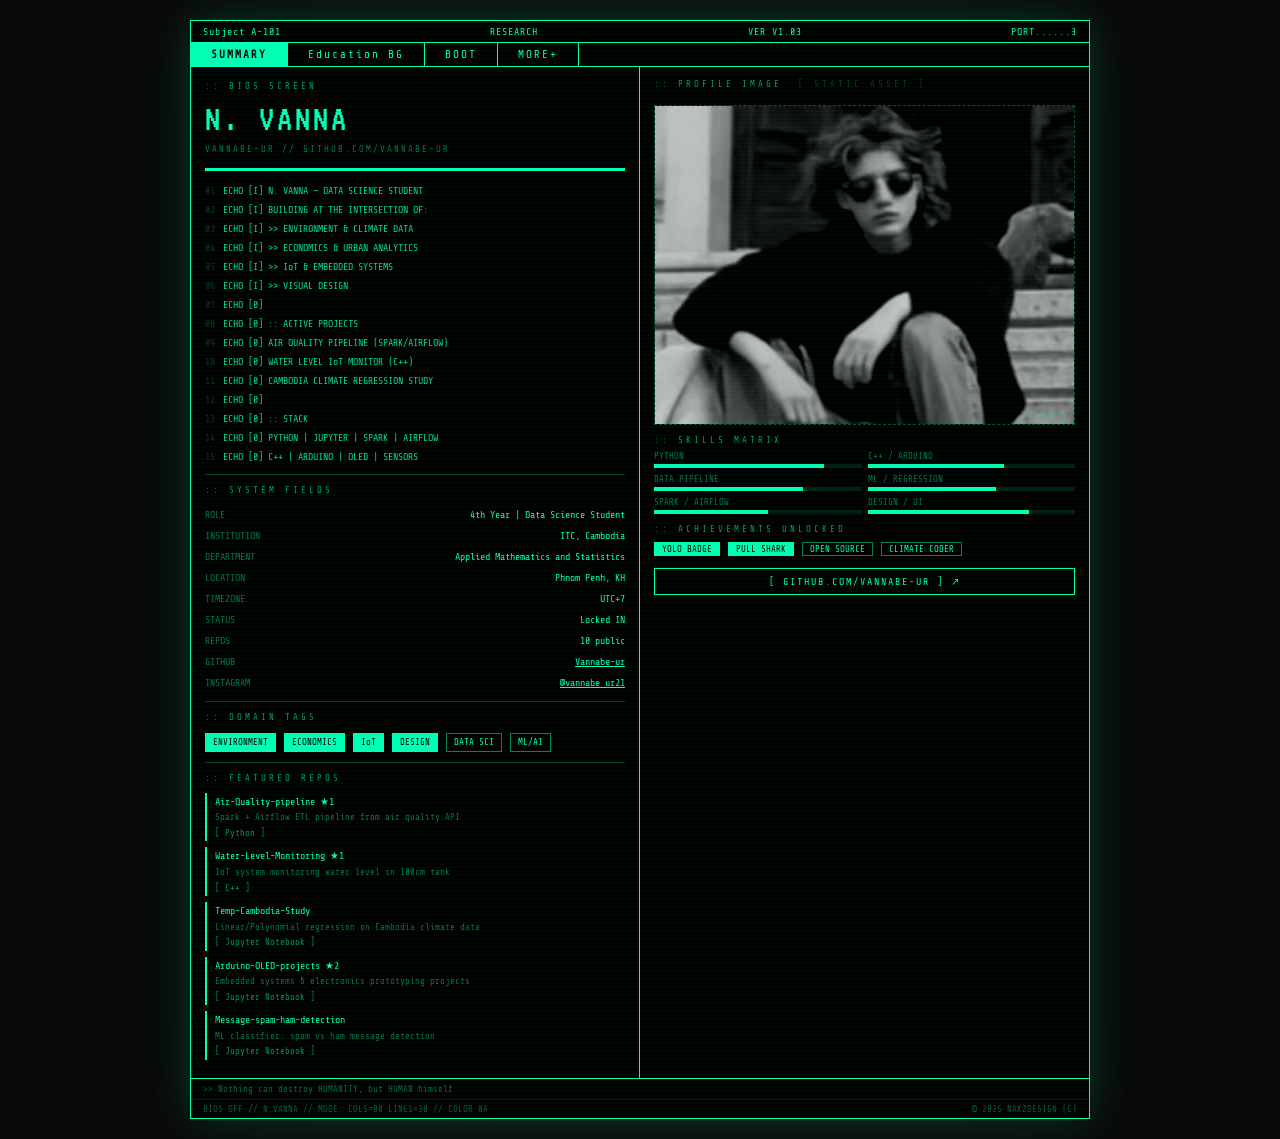
==== commit c334f64f: "update again (hmmm)" ====
--- a/index.html
+++ b/index.html
@@ -459,7 +459,6 @@
     <button class="nav-item active" onclick="setNav(this)">SUMMARY</button>
     <button class="nav-item"        onclick="setNav(this)">Education BG</button>
     <button class="nav-item"        onclick="setNav(this)">BOOT</button>
-    <button class="nav-item"        onclick="setNav(this)">SEQ</button>
     <button class="nav-item"        onclick="setNav(this)">MORE+</button>
   </div>
 
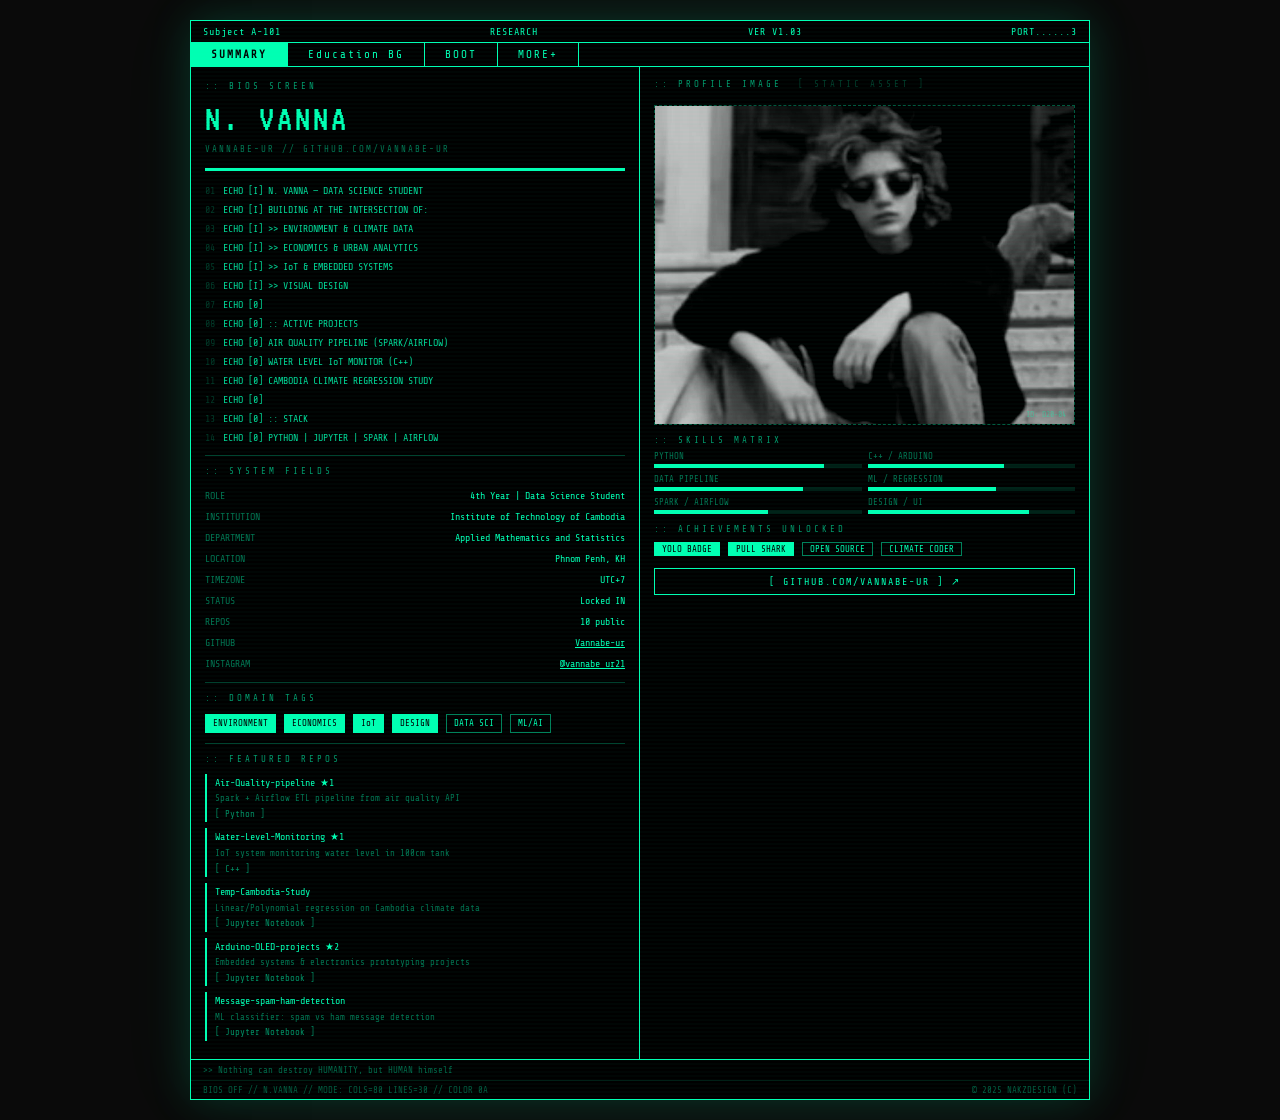
==== commit 5b2c9405: "hmm" ====
--- a/index.html
+++ b/index.html
@@ -497,7 +497,7 @@
       </div>
       <div class="stat-row">
         <span class="stat-key">INSTITUTION</span>
-        <span class="stat-val">ITC, Cambodia</span>
+        <span class="stat-val">Institute of Technology of Cambodia</span>
       </div>
       <div class="stat-row">
         <span class="stat-key">DEPARTMENT</span>
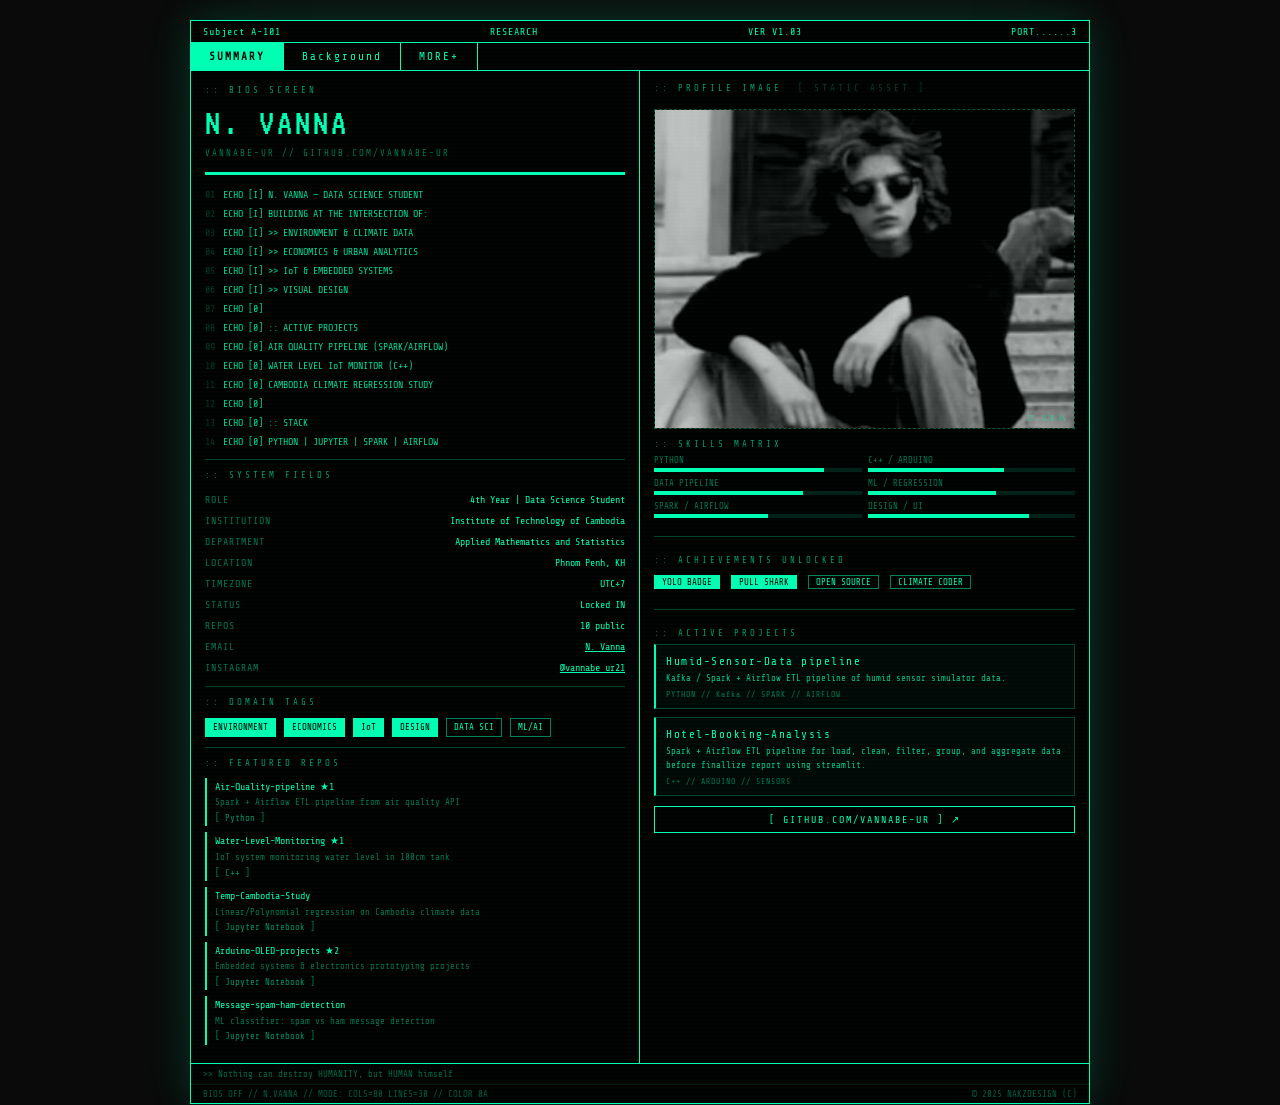
==== commit a8c9df97: "doc portfolio. hire me!" ====
--- a/index.html
+++ b/index.html
@@ -14,422 +14,9 @@
   ============================================================
   -->
   <link href="https://fonts.googleapis.com/css2?family=Share+Tech+Mono&family=VT323&display=swap" rel="stylesheet">
-
-  <style>
-    /* ========================================================
-       RESET — zero out browser default spacing on everything
-    ======================================================== */
-    *, *::before, *::after {
-      box-sizing: border-box;
-      margin: 0;
-      padding: 0;
-    }
-
-    /* ========================================================
-       BODY — dark page background, centers the card
-    ======================================================== */
-    body {
-      background: #0a0a0a;           /* near-black page bg */
-      display: flex;
-      align-items: center;
-      justify-content: center;
-      min-height: 100vh;
-      padding: 20px;
-      font-family: 'Share Tech Mono', monospace;
-    }
-
-    /* ========================================================
-       BIOS CARD — the main outer container
-       #00ffb3 is the signature terminal green color
-    ======================================================== */
-    .bios-root {
-      background: #000;
-      color: #00ffb3;
-      font-family: 'Share Tech Mono', monospace;
-      font-size: 12px;
-      border: 1px solid #00ffb3;
-      position: relative;           /* needed for .scan-line overlay */
-      overflow: hidden;
-      width: 100%;
-      max-width: 900px;
-      /* soft green glow around the card */
-      box-shadow: 0 0 40px rgba(0,255,179,0.15), 0 0 80px rgba(0,255,179,0.05);
-    }
-
-    /* ========================================================
-       SCAN-LINE OVERLAY — faint horizontal lines like a CRT screen.
-       Uses repeating-linear-gradient + pointer-events:none
-       so clicks pass through to content below.
-    ======================================================== */
-    .scan-line {
-      position: absolute;
-      top: 0; left: 0; right: 0; bottom: 0;
-      background: repeating-linear-gradient(
-        0deg,
-        transparent,
-        transparent 2px,
-        rgba(0,255,179,0.025) 2px,   /* thin semi-transparent green line */
-        rgba(0,255,179,0.025) 4px
-      );
-      pointer-events: none;          /* clicks go through */
-      z-index: 10;                   /* sits above everything */
-    }
-
-    /* ========================================================
-       FLICKER ANIMATION — subtle opacity pulse, like an old monitor.
-       Applied to .bios-root via class="bios-root flicker"
-    ======================================================== */
-    .flicker { animation: flicker 8s infinite; }
-    @keyframes flicker {
-      0%, 95%, 100% { opacity: 1;    }
-      96%           { opacity: 0.92; }
-      97%           { opacity: 1;    }
-      98%           { opacity: 0.95; }
-    }
-
-    /* ========================================================
-       HEADER BAR — top strip with BIOS metadata text
-    ======================================================== */
-    .header-bar {
-      display: flex;
-      justify-content: space-between;
-      align-items: center;
-      padding: 5px 12px;
-      border-bottom: 1px solid #00ffb3;
-      font-size: 10px;
-      letter-spacing: 1px;
-      background: #000;
-    }
-    .header-bar span { color: #00ffb3; }
-
-    /* ========================================================
-       NAV BAR — tab row: SUMMARY | FIXED | BOOT | SEQ | MORE+
-    ======================================================== */
-    .nav-bar { display: flex; border-bottom: 1px solid #00ffb3; }
-
-    .nav-item {
-      padding: 5px 20px;
-      font-size: 11px;
-      letter-spacing: 2px;
-      border-right: 1px solid #00ffb3;
-      cursor: pointer;
-      transition: background 0.15s;
-      font-family: 'Share Tech Mono', monospace;
-      color: #00ffb3;
-      background: transparent;
-      /* Reset <button> borders so only right border shows */
-      border-top: none;
-      border-left: none;
-      border-bottom: none;
-    }
-    /* Active tab: inverted green/black */
-    .nav-item.active { background: #00ffb3; color: #000; font-weight: bold; }
-    /* Hover highlight (skip active tab) */
-    .nav-item:hover:not(.active) { background: rgba(0,255,179,0.1); }
-
-    /* ========================================================
-       MAIN GRID — splits page into LEFT (info) and RIGHT (image)
-    ======================================================== */
-    .main-grid {
-      display: grid;
-      grid-template-columns: 1fr 1fr;  /* two equal columns */
-      min-height: 460px;
-    }
-
-    /* LEFT PANEL — text content */
-    .left-panel {
-      border-right: 1px solid #00ffb3;
-      padding: 12px 14px;
-      font-size: 11px;
-      line-height: 1.7;
-      overflow: hidden;
-    }
-
-    /* RIGHT PANEL — image + skills */
-    .right-panel {
-      padding: 12px 14px;
-      display: flex;
-      flex-direction: column;
-      align-items: center;
-      justify-content: flex-start;
-      gap: 10px;
-    }
-
-    /* ========================================================
-       TYPOGRAPHY HELPERS
-    ======================================================== */
-
-    /* Small grey uppercase labels like ":: BIOS SCREEN" */
-    .section-label {
-      color: #00ffb3;
-      font-size: 9px;
-      letter-spacing: 3px;
-      margin-bottom: 6px;
-      opacity: 0.6;
-    }
-
-    /* Big retro name — uses VT323 font */
-    .bios-title {
-      font-family: 'VT323', monospace;
-      font-size: 38px;
-      color: #00ffb3;
-      line-height: 1;
-      margin-bottom: 4px;
-      letter-spacing: 3px;
-    }
-
-    /* GitHub handle line below name */
-    .subtitle {
-      font-size: 9px;
-      opacity: 0.45;
-      margin-bottom: 10px;
-      letter-spacing: 2px;
-    }
-
-    /* ========================================================
-       LOADING PROGRESS BAR — animates from 0 → 100% on load
-    ======================================================== */
-    .progress-bar {
-      height: 3px;
-      background: rgba(0,255,179,0.15);  /* dim track */
-      width: 100%;
-      margin-bottom: 10px;
-    }
-    .progress-fill {
-      height: 3px;
-      background: #00ffb3;
-      animation: fillbar 2.5s ease forwards;
-      width: 0;
-    }
-    @keyframes fillbar { to { width: 100%; } }
-
-    /* ========================================================
-       TYPEWRITER CODE BLOCK — the "ECHO" boot lines on the left
-    ======================================================== */
-    .code-block {
-      color: #00ffb3;
-      font-size: 10px;
-      line-height: 1.9;
-      opacity: 0.85;
-    }
-    /* Line number prefix — dimmed, non-selectable */
-    .code-block .ln {
-      opacity: 0.25;
-      margin-right: 8px;
-      user-select: none;
-    }
-    /* Each boot line starts invisible, fades in via JS staggering */
-    .boot-line {
-      opacity: 0;
-      animation: fadein 0.2s ease forwards;
-    }
-    @keyframes fadein { to { opacity: 1; } }
-
-    /* ========================================================
-       DIVIDER LINE — faint horizontal separator
-    ======================================================== */
-    .divider {
-      border: none;
-      border-top: 1px solid rgba(0,255,179,0.25);
-      margin: 8px 0;
-    }
-
-    /* ========================================================
-       STAT ROWS — key / value pairs (ROLE, INSTITUTION, etc.)
-    ======================================================== */
-    .stat-row {
-      display: flex;
-      justify-content: space-between;
-      font-size: 10px;
-      padding: 2px 0;
-    }
-    .stat-key { opacity: 0.45; }   /* dim key */
-    .stat-val { color: #00ffb3; }  /* bright value */
-
-    /* ========================================================
-       DOMAIN TAGS — pill badges for skills/areas
-       .active-tag = filled green
-       plain .tag  = outlined
-    ======================================================== */
-    .tag {
-      display: inline-block;
-      border: 1px solid rgba(0,255,179,0.5);
-      padding: 1px 7px;
-      font-size: 9px;
-      margin: 2px 2px 2px 0;
-      color: #00ffb3;
-      font-family: 'Share Tech Mono', monospace;
-    }
-    .tag.active-tag {
-      background: #00ffb3;
-      color: #000;
-      border-color: #00ffb3;
-    }
-
-    /* ========================================================
-       REPO ITEMS — featured project entries with left border
-    ======================================================== */
-    .repo-item {
-      border-left: 2px solid #00ffb3;
-      padding-left: 8px;
-      margin: 6px 0;
-    }
-    .repo-name { font-size: 10px; color: #00ffb3; text-decoration: none; }
-    .repo-name:hover { text-decoration: underline; }
-    .repo-desc { font-size: 9px; opacity: 0.45; line-height: 1.4; }
-    .repo-lang { font-size: 9px; opacity: 0.55; margin-top: 2px; }
-
-    /* ========================================================
-       PROFILE IMAGE ZONE — fixed asset from assets/profile.png.
-       The image keeps the green terminal filter via CSS:
-         grayscale → removes color
-         contrast  → makes it high-contrast
-         mix-blend-mode:screen → blends with green background
-    ======================================================== */
-    .img-upload-zone {
-      width: 100%;
-      min-height: 320px;
-      border: 1px dashed rgba(0,255,179,0.35);
-      display: flex;
-      flex-direction: column;
-      align-items: center;
-      justify-content: center;
-      cursor: pointer;
-      transition: border-color 0.2s;
-      position: relative;
-      overflow: hidden;
-      background: #000;
-    }
-    .img-upload-zone:hover { border-color: #00ffb3; }
-
-    /* Uploaded image — fills zone with green terminal filter */
-    .img-upload-zone img {
-      width: 100%;
-      height: 100%;
-      object-fit: cover;
-      filter: grayscale(100%) contrast(1.5) brightness(0.8);
-      mix-blend-mode: screen;      /* blends image with green bg */
-      position: absolute;
-      top: 0; left: 0;
-      z-index: 2;
-    }
-
-    /* "IMG_SRC: [REPLACEABLE]" label bottom-right */
-    .img-overlay {
-      position: absolute;
-      bottom: 5px; right: 8px;
-      font-size: 8px;
-      opacity: 0.4;
-      z-index: 2;
-      pointer-events: none;
-    }
-
-    /* Upload hint text — hidden after image loads */
-    .img-hint {
-      font-size: 9px;
-      opacity: 0.35;
-      text-align: center;
-      z-index: 2;
-      pointer-events: none;
-      letter-spacing: 1px;
-    }
-    .img-hint.hidden { display: none; }
-
-    /* ========================================================
-       SKILLS BARS — animated progress bars
-       Width stored in data-w attribute, animated by JS on load
-    ======================================================== */
-    .skills-grid {
-      display: grid;
-      grid-template-columns: 1fr 1fr;
-      gap: 6px;
-      width: 100%;
-    }
-    .skill-label  { font-size: 9px; opacity: 0.45; margin-bottom: 3px; }
-    .skill-track  { height: 4px; background: rgba(0,255,179,0.12); }  /* grey track */
-    .skill-fill   {
-      height: 4px;
-      background: #00ffb3;
-      width: 0;                          /* starts at 0 */
-      transition: width 1.5s ease;       /* JS sets target width → animates */
-    }
-
-    /* ========================================================
-       GITHUB BUTTON
-    ======================================================== */
-    .gh-btn {
-      display: block;
-      border: 1px solid #00ffb3;
-      color: #00ffb3;
-      font-family: 'Share Tech Mono', monospace;
-      font-size: 10px;
-      text-align: center;
-      padding: 7px;
-      text-decoration: none;
-      letter-spacing: 2px;
-      background: #000;
-      transition: all 0.15s;
-      width: 100%;
-    }
-    .gh-btn:hover { background: #00ffb3; color: #000; }  /* invert on hover */
-
-    /* ========================================================
-       BOTTOM BAR — BANK 1 / BANK 2 with "I HATE YOU" buttons
-       (faithful to the original NAKZDESIGN artwork!)
-    ======================================================== */
-    .bottom-bar {
-      border-top: 1px solid #00ffb3;
-      padding: 5px 12px;
-      display: grid;
-      grid-template-columns: 1fr 1fr;
-      gap: 6px;
-      font-size: 9px;
-    }
-    .bank        { display: flex; align-items: center; gap: 8px; }
-    .bank-label  { opacity: 0.4; min-width: 44px; }
-    .hate-btn {
-      border: 1px solid #00ffb3;
-      padding: 2px 10px;
-      font-size: 10px;
-      font-family: 'Share Tech Mono', monospace;
-      color: #00ffb3;
-      cursor: pointer;
-      background: #000;
-      transition: all 0.1s;
-      letter-spacing: 1px;
-    }
-    .hate-btn:hover { background: #00ffb3; color: #000; }
-
-    /* ========================================================
-       FOOTER BAR — bottom metadata strip
-    ======================================================== */
-    .footer-bar {
-      border-top: 1px solid rgba(0,255,179,0.3);
-      padding: 4px 12px;
-      font-size: 9px;
-      opacity: 0.35;
-      display: flex;
-      justify-content: space-between;
-    }
-
-    /* ========================================================
-       BLINKING CURSOR (reusable utility class)
-    ======================================================== */
-    @keyframes blink { 50% { opacity: 0; } }
-    .blink { animation: blink 1s step-end infinite; }
-
-    /* ========================================================
-       RESPONSIVE — stack panels on small screens
-    ======================================================== */
-    @media (max-width: 600px) {
-      .main-grid      { grid-template-columns: 1fr; }
-      .left-panel     { border-right: none; border-bottom: 1px solid #00ffb3; }
-      .bottom-bar     { grid-template-columns: 1fr; }
-      .bios-title     { font-size: 28px; }
-    }
-  </style>
+  <link rel="stylesheet" href="styles.css">
 </head>
-<body>
+<body class="page-index">
 
 <!--
   ============================================================
@@ -457,8 +44,7 @@
   ====================================================== -->
   <div class="nav-bar">
     <button class="nav-item active" onclick="setNav(this)">SUMMARY</button>
-    <button class="nav-item"        onclick="setNav(this)">Education BG</button>
-    <button class="nav-item"        onclick="setNav(this)">BOOT</button>
+    <button class="nav-item"        onclick="window.location.href='background.html'">Background</button>
     <button class="nav-item"        onclick="setNav(this)">MORE+</button>
   </div>
 
@@ -520,9 +106,9 @@
         <span class="stat-val">10 public</span>
       </div>
       <div class="stat-row">
-        <span class="stat-key">GITHUB</span>
+        <span class="stat-key">EMAIL</span>
         <span class="stat-val">
-          <a href="https://github.com/Vannabe-ur" target="_blank" style="color:#00ffb3;">Vannabe-ur</a>
+          <a href="vanna.asshazino21@gmail.com" target="_blank" style="color:#00ffb3;">N. Vanna</a>
         </span>
       </div>
       <div class="stat-row">
@@ -644,6 +230,8 @@
         </div>
       </div>
 
+      <hr class="divider">
+
       <!-- ACHIEVEMENTS -->
       <div style="width:100%;">
         <div class="section-label">:: ACHIEVEMENTS UNLOCKED</div>
@@ -651,6 +239,25 @@
         <span class="tag active-tag">PULL SHARK</span>
         <span class="tag">OPEN SOURCE</span>
         <span class="tag">CLIMATE CODER</span>
+      </div>
+
+      <hr class="divider">
+
+      <!-- PROJECTS -->
+      <div style="width:100%;">
+        <div class="section-label">:: ACTIVE PROJECTS</div>
+        <div class="project-list">
+          <div class="project-item">
+            <div class="project-title">Humid-Sensor-Data pipeline</div>
+            <div class="project-desc">Kafka / Spark + Airflow ETL pipeline of humid sensor simulator data.</div>
+            <div class="project-meta">PYTHON // Kafka // SPARK // AIRFLOW</div>
+          </div>
+          <div class="project-item">
+            <div class="project-title">Hotel-Booking-Analysis</div>
+            <div class="project-desc">Spark + Airflow ETL pipeline for load, clean, filter, group, and aggregate data before finallize report using streamlit.</div>
+            <div class="project-meta">C++ // ARDUINO // SENSORS</div>
+          </div>
+        </div>
       </div>
 
       <!-- GITHUB CTA BUTTON -->
@@ -762,3 +369,4 @@
 </script>
 </body>
 </html>
+
--- a/styles.css
+++ b/styles.css
@@ -0,0 +1,708 @@
+/* Shared BIOS theme for index.html and background.html */
+*, *::before, *::after {
+  box-sizing: border-box;
+  margin: 0;
+  padding: 0;
+}
+
+body.page-index,
+body.page-background {
+  min-height: 100vh;
+  padding: 20px;
+  color: #00ffb3;
+  font-family: 'Share Tech Mono', monospace;
+}
+
+body.page-index {
+  background: #0a0a0a;
+  display: flex;
+  align-items: center;
+  justify-content: center;
+}
+
+body.page-background {
+  background:
+    radial-gradient(circle at top, rgba(0,255,179,0.08), transparent 36%),
+    linear-gradient(180deg, #0a0a0a 0%, #050505 100%);
+  display: flex;
+  justify-content: center;
+  align-items: center;
+}
+
+.bios-root {
+  width: 100%;
+  background: #000;
+  color: #00ffb3;
+  font-family: 'Share Tech Mono', monospace;
+  border: 1px solid #00ffb3;
+  position: relative;
+  overflow: hidden;
+  box-shadow: 0 0 40px rgba(0,255,179,0.15), 0 0 80px rgba(0,255,179,0.05);
+}
+
+body.page-index .bios-root,
+body.page-background .bios-root {
+  max-width: 900px;
+  min-height: 760px;
+}
+
+.scan-line {
+  position: absolute;
+  inset: 0;
+  background: repeating-linear-gradient(
+    0deg,
+    transparent,
+    transparent 2px,
+    rgba(0,255,179,0.025) 2px,
+    rgba(0,255,179,0.025) 4px
+  );
+  pointer-events: none;
+  z-index: 10;
+}
+
+.flicker { animation: flicker 8s infinite; }
+@keyframes flicker {
+  0%, 95%, 100% { opacity: 1; }
+  96% { opacity: 0.92; }
+  97% { opacity: 1; }
+  98% { opacity: 0.95; }
+}
+
+.header-bar,
+.nav-bar {
+  display: flex;
+  border-bottom: 1px solid #00ffb3;
+  background: #000;
+}
+
+.header-bar {
+  justify-content: space-between;
+  align-items: center;
+  padding: 5px 12px;
+  font-size: 10px;
+  letter-spacing: 1px;
+}
+
+.header-bar span { color: #00ffb3; }
+
+.nav-item {
+  appearance: none;
+  border: 0;
+  border-right: 1px solid #00ffb3;
+  background: transparent;
+  color: #00ffb3;
+  padding: 7px 18px;
+  text-decoration: none;
+  letter-spacing: 2px;
+  font-size: 11px;
+  cursor: pointer;
+  font-family: inherit;
+}
+
+.nav-item.active {
+  background: #00ffb3;
+  color: #000;
+  font-weight: bold;
+}
+
+.nav-item:hover:not(.active) {
+  background: rgba(0,255,179,0.1);
+}
+
+.main-grid {
+  display: grid;
+}
+
+body.page-index .main-grid {
+  grid-template-columns: 1fr 1fr;
+  min-height: 460px;
+}
+
+body.page-background .main-grid {
+  grid-template-columns: 1fr 1fr;
+  min-height: 460px;
+}
+
+.panel,
+.left-panel,
+.right-panel {
+  padding: 12px 14px;
+}
+
+.left-panel {
+  border-right: 1px solid #00ffb3;
+  font-size: 11px;
+  line-height: 1.7;
+  overflow: hidden;
+}
+
+.right-panel .divider {
+  width: 100%;
+  align-self: stretch;
+}
+
+.right-panel {
+  display: flex;
+  flex-direction: column;
+  align-items: center;
+  justify-content: flex-start;
+  gap: 10px;
+}
+
+body.page-background .panel {
+  padding: 18px;
+  position: relative;
+  z-index: 1;
+}
+
+body.page-background .right-panel {
+  display: grid;
+  gap: 14px;
+  align-content: start;
+  align-items: initial;
+}
+
+.section-label {
+  color: #00ffb3;
+  font-size: 9px;
+  letter-spacing: 3px;
+  margin-bottom: 6px;
+  opacity: 0.6;
+}
+
+.bios-title,
+.title {
+  font-family: 'VT323', monospace;
+  color: #00ffb3;
+  line-height: 1;
+  letter-spacing: 3px;
+}
+
+.bios-title {
+  font-size: 38px;
+  margin-bottom: 4px;
+}
+
+.title {
+  font-size: 44px;
+  line-height: 0.9;
+  margin-bottom: 8px;
+}
+
+.subtitle {
+  font-size: 9px;
+  opacity: 0.45;
+  margin-bottom: 10px;
+  letter-spacing: 2px;
+}
+
+.progress-bar {
+  height: 3px;
+  background: rgba(0,255,179,0.15);
+  width: 100%;
+  margin-bottom: 10px;
+}
+
+.progress-fill {
+  height: 3px;
+  background: #00ffb3;
+  animation: fillbar 2.5s ease forwards;
+  width: 0;
+}
+
+@keyframes fillbar { to { width: 100%; } }
+
+.code-block {
+  color: #00ffb3;
+  font-size: 10px;
+  line-height: 1.9;
+  opacity: 0.85;
+}
+
+.code-block .ln {
+  opacity: 0.25;
+  margin-right: 8px;
+  user-select: none;
+}
+
+.boot-line {
+  opacity: 0;
+  animation: fadein 0.2s ease forwards;
+}
+
+@keyframes fadein { to { opacity: 1; } }
+
+.typing-target {
+  display: inline-block;
+  white-space: pre-wrap;
+}
+
+.typing-caret {
+  display: inline-block;
+  margin-left: 2px;
+  width: 0.55em;
+  color: #00ffb3;
+  animation: blink 1s step-end infinite;
+}
+
+.divider {
+  border: none;
+  border-top: 1px solid rgba(0,255,179,0.25);
+  margin: 8px 0;
+}
+
+.stat-list {
+  display: grid;
+  gap: 6px;
+}
+
+.stat-row {
+  display: flex;
+  justify-content: space-between;
+  gap: 12px;
+  font-size: 10px;
+  padding: 2px 0;
+}
+
+body.page-background .stat-row {
+  display: grid;
+  grid-template-columns: 132px 1fr;
+  gap: 10px;
+  align-items: start;
+  font-size: 11px;
+  line-height: 1.55;
+}
+
+.stat-key { opacity: 0.45; text-transform: uppercase; letter-spacing: 1px; }
+.stat-val { color: #00ffb3; }
+
+body.page-background .stat-key { opacity: 0.55; }
+body.page-background .stat-val { color: rgba(0,255,179,0.95); }
+
+.tag {
+  display: inline-block;
+  border: 1px solid rgba(0,255,179,0.5);
+  padding: 1px 7px;
+  font-size: 9px;
+  margin: 2px 2px 2px 0;
+  color: #00ffb3;
+  font-family: 'Share Tech Mono', monospace;
+}
+
+.tag.active-tag {
+  background: #00ffb3;
+  color: #000;
+  border-color: #00ffb3;
+}
+
+.repo-item {
+  border-left: 2px solid #00ffb3;
+  padding-left: 8px;
+  margin: 6px 0;
+}
+
+.repo-name { font-size: 10px; color: #00ffb3; text-decoration: none; }
+.repo-name:hover { text-decoration: underline; }
+.repo-desc { font-size: 9px; opacity: 0.45; line-height: 1.4; }
+.repo-lang { font-size: 9px; opacity: 0.55; margin-top: 2px; }
+
+.img-upload-zone {
+  width: 100%;
+  min-height: 320px;
+  border: 1px dashed rgba(0,255,179,0.35);
+  display: flex;
+  flex-direction: column;
+  align-items: center;
+  justify-content: center;
+  cursor: pointer;
+  transition: border-color 0.2s;
+  position: relative;
+  overflow: hidden;
+  background: #000;
+}
+
+.img-upload-zone:hover { border-color: #00ffb3; }
+
+.img-upload-zone img {
+  width: 100%;
+  height: 100%;
+  object-fit: cover;
+  filter: grayscale(100%) contrast(1.5) brightness(0.8);
+  mix-blend-mode: screen;
+  position: absolute;
+  top: 0;
+  left: 0;
+  z-index: 2;
+}
+
+.img-overlay {
+  position: absolute;
+  bottom: 5px;
+  right: 8px;
+  font-size: 8px;
+  opacity: 0.4;
+  z-index: 2;
+  pointer-events: none;
+}
+
+.img-hint {
+  font-size: 9px;
+  opacity: 0.35;
+  text-align: center;
+  z-index: 2;
+  pointer-events: none;
+  letter-spacing: 1px;
+}
+
+.img-hint.hidden { display: none; }
+
+.skills-grid {
+  display: grid;
+  grid-template-columns: 1fr 1fr;
+  gap: 6px;
+  width: 100%;
+}
+
+.skill-label { font-size: 9px; opacity: 0.45; margin-bottom: 3px; }
+.skill-track { height: 4px; background: rgba(0,255,179,0.12); }
+.skill-fill {
+  height: 4px;
+  background: #00ffb3;
+  width: 0;
+  transition: width 1.5s ease;
+}
+
+.gh-btn {
+  display: block;
+  border: 1px solid #00ffb3;
+  color: #00ffb3;
+  font-family: 'Share Tech Mono', monospace;
+  font-size: 10px;
+  text-align: center;
+  padding: 7px;
+  text-decoration: none;
+  letter-spacing: 2px;
+  background: #000;
+  transition: all 0.15s;
+  width: 100%;
+}
+
+.gh-btn:hover {
+  background: #00ffb3;
+  color: #000;
+}
+
+.bottom-bar {
+  border-top: 1px solid #00ffb3;
+  padding: 5px 12px;
+  display: grid;
+  grid-template-columns: 1fr 1fr;
+  gap: 6px;
+  font-size: 9px;
+}
+
+.bank { display: flex; align-items: center; gap: 8px; }
+.bank-label { opacity: 0.4; min-width: 44px; }
+
+.hate-btn {
+  border: 1px solid #00ffb3;
+  padding: 2px 10px;
+  font-size: 10px;
+  font-family: 'Share Tech Mono', monospace;
+  color: #00ffb3;
+  cursor: pointer;
+  background: #000;
+  transition: all 0.1s;
+  letter-spacing: 1px;
+}
+
+.hate-btn:hover {
+  background: #00ffb3;
+  color: #000;
+}
+
+.footer-bar {
+  border-top: 1px solid rgba(0,255,179,0.3);
+  padding: 4px 12px;
+  font-size: 9px;
+  opacity: 0.35;
+  display: flex;
+  justify-content: space-between;
+}
+
+.footer-bar a {
+  color: #00ffb3;
+  text-decoration: none;
+}
+
+.footer-bar a:hover {
+  text-decoration: underline;
+}
+
+@keyframes blink { 50% { opacity: 0; } }
+.blink { animation: blink 1s step-end infinite; }
+
+body.page-background .narrative {
+  display: grid;
+  gap: 12px;
+  line-height: 1.65;
+  font-size: 12px;
+  color: rgba(0,255,179,0.94);
+}
+
+body.page-background .callout {
+  border: 1px solid rgba(0,255,179,0.28);
+  background: linear-gradient(180deg, rgba(0,255,179,0.05), rgba(0,255,179,0.01));
+  padding: 12px;
+}
+
+body.page-background .callout h3 {
+  font-size: 11px;
+  margin-bottom: 8px;
+  letter-spacing: 2px;
+  color: #00ffb3;
+}
+
+body.page-background .pill-row {
+  display: flex;
+  flex-wrap: wrap;
+  gap: 8px;
+}
+
+body.page-background .pill {
+  border: 1px solid rgba(0,255,179,0.35);
+  padding: 4px 8px;
+  font-size: 9px;
+  letter-spacing: 1px;
+  text-transform: uppercase;
+  background: rgba(0,255,179,0.04);
+}
+
+body.page-background .timeline {
+  border: 1px solid rgba(0,255,179,0.25);
+  padding: 14px;
+  background: rgba(0,255,179,0.03);
+}
+
+body.page-background .timeline h3 {
+  font-size: 11px;
+  letter-spacing: 2px;
+  margin-bottom: 10px;
+}
+
+body.page-background .timeline-item {
+  padding: 12px 0 10px;
+  border-top: 1px dashed rgba(0,255,179,0.2);
+}
+
+body.page-background .timeline-item:first-of-type {
+  border-top: 0;
+  padding-top: 0;
+}
+
+body.page-background .timeline-year {
+  font-size: 10px;
+  opacity: 0.72;
+  letter-spacing: 1.5px;
+  line-height: 1.25;
+}
+
+body.page-background .timeline-title {
+  font-size: 12px;
+  line-height: 1.2;
+  font-weight: 700;
+}
+
+body.page-background .timeline-desc {
+  margin-top: 8px;
+}
+
+body.page-background .frame {
+  position: relative;
+  padding: 10px;
+  background:
+    linear-gradient(135deg, rgba(0,255,179,0.12), transparent 35%),
+    #020202;
+  border: 1px solid rgba(0,255,179,0.45);
+  box-shadow: inset 0 0 0 1px rgba(0,255,179,0.12), 0 0 24px rgba(0,255,179,0.08);
+  overflow: hidden;
+}
+
+body.page-background .frame::before,
+body.page-background .frame::after {
+  content: '';
+  position: absolute;
+  width: 22px;
+  height: 22px;
+  border-color: #00ffb3;
+  border-style: solid;
+  pointer-events: none;
+}
+
+body.page-background .frame::before {
+  top: 6px;
+  left: 6px;
+  border-width: 1px 0 0 1px;
+}
+
+body.page-background .frame::after {
+  right: 6px;
+  bottom: 6px;
+  border-width: 0 1px 1px 0;
+}
+
+body.page-background .frame-label {
+  position: absolute;
+  top: 8px;
+  left: 14px;
+  font-size: 8px;
+  letter-spacing: 3px;
+  color: #00ffb3;
+  background: #000;
+  padding: 3px 6px;
+  z-index: 2;
+}
+
+body.page-background .frame img {
+  display: block;
+  width: 100%;
+  height: auto;
+  filter: grayscale(100%) contrast(1.25) brightness(0.85);
+  mix-blend-mode: screen;
+}
+
+body.page-background .portrait-frame {
+  min-height: 320px;
+}
+
+body.page-background .portrait-frame img {
+  width: 100%;
+  height: 100%;
+  object-fit: cover;
+  min-height: 320px;
+}
+
+body.page-background .frame-caption {
+  margin-top: 8px;
+  font-size: 9px;
+  opacity: 0.65;
+  letter-spacing: 1px;
+}
+
+.project-list {
+  display: grid;
+  gap: 8px;
+  width: 100%;
+}
+
+.project-item {
+  border: 1px solid rgba(0,255,179,0.25);
+  border-left: 2px solid #00ffb3;
+  background: rgba(0,255,179,0.03);
+  padding: 10px 10px 9px;
+}
+
+.project-title {
+  font-size: 11px;
+  letter-spacing: 1.5px;
+  color: #00ffb3;
+  margin-bottom: 4px;
+}
+
+.project-desc {
+  font-size: 9px;
+  line-height: 1.55;
+  opacity: 0.78;
+}
+
+.project-meta {
+  margin-top: 4px;
+  font-size: 8px;
+  letter-spacing: 1px;
+  opacity: 0.45;
+}
+
+body.page-background .random-stack {
+  display: grid;
+  gap: 10px;
+}
+
+body.page-background .random-copy {
+  font-size: 12px;
+  line-height: 1.55;
+  color: rgba(0,255,179,0.94);
+}
+
+body.page-background .random-copy p {
+  margin-bottom: 8px;
+}
+
+body.page-background .random-rule {
+  border: 0;
+  border-top: 1px solid rgba(0,255,179,0.28);
+  margin: 10px 0;
+}
+
+body.page-background .random-head {
+  font-size: 13px;
+  letter-spacing: 1.6px;
+  text-transform: uppercase;
+  margin-bottom: 6px;
+  color: #00ffb3;
+}
+
+body.page-background .random-meta {
+  opacity: 0.9;
+}
+
+body.page-background .random-quote {
+  opacity: 0.95;
+}
+
+@media (max-width: 600px) {
+  body.page-index .main-grid {
+    grid-template-columns: 1fr;
+  }
+
+  body.page-index .left-panel {
+    border-right: none;
+    border-bottom: 1px solid #00ffb3;
+  }
+
+  body.page-index .bottom-bar {
+    grid-template-columns: 1fr;
+  }
+
+  body.page-index .bios-title {
+    font-size: 28px;
+  }
+}
+
+@media (max-width: 860px) {
+  body.page-background {
+    padding: 10px;
+    align-items: flex-start;
+  }
+
+  body.page-background .main-grid {
+    grid-template-columns: 1fr;
+  }
+
+  body.page-background .left-panel {
+    border-right: 0;
+    border-bottom: 1px solid #00ffb3;
+  }
+
+  body.page-background .stat-row {
+    grid-template-columns: 1fr;
+    gap: 2px;
+  }
+
+  body.page-background .portrait-frame {
+    min-height: auto;
+  }
+
+  body.page-background .portrait-frame img {
+    min-height: 240px;
+  }
+}
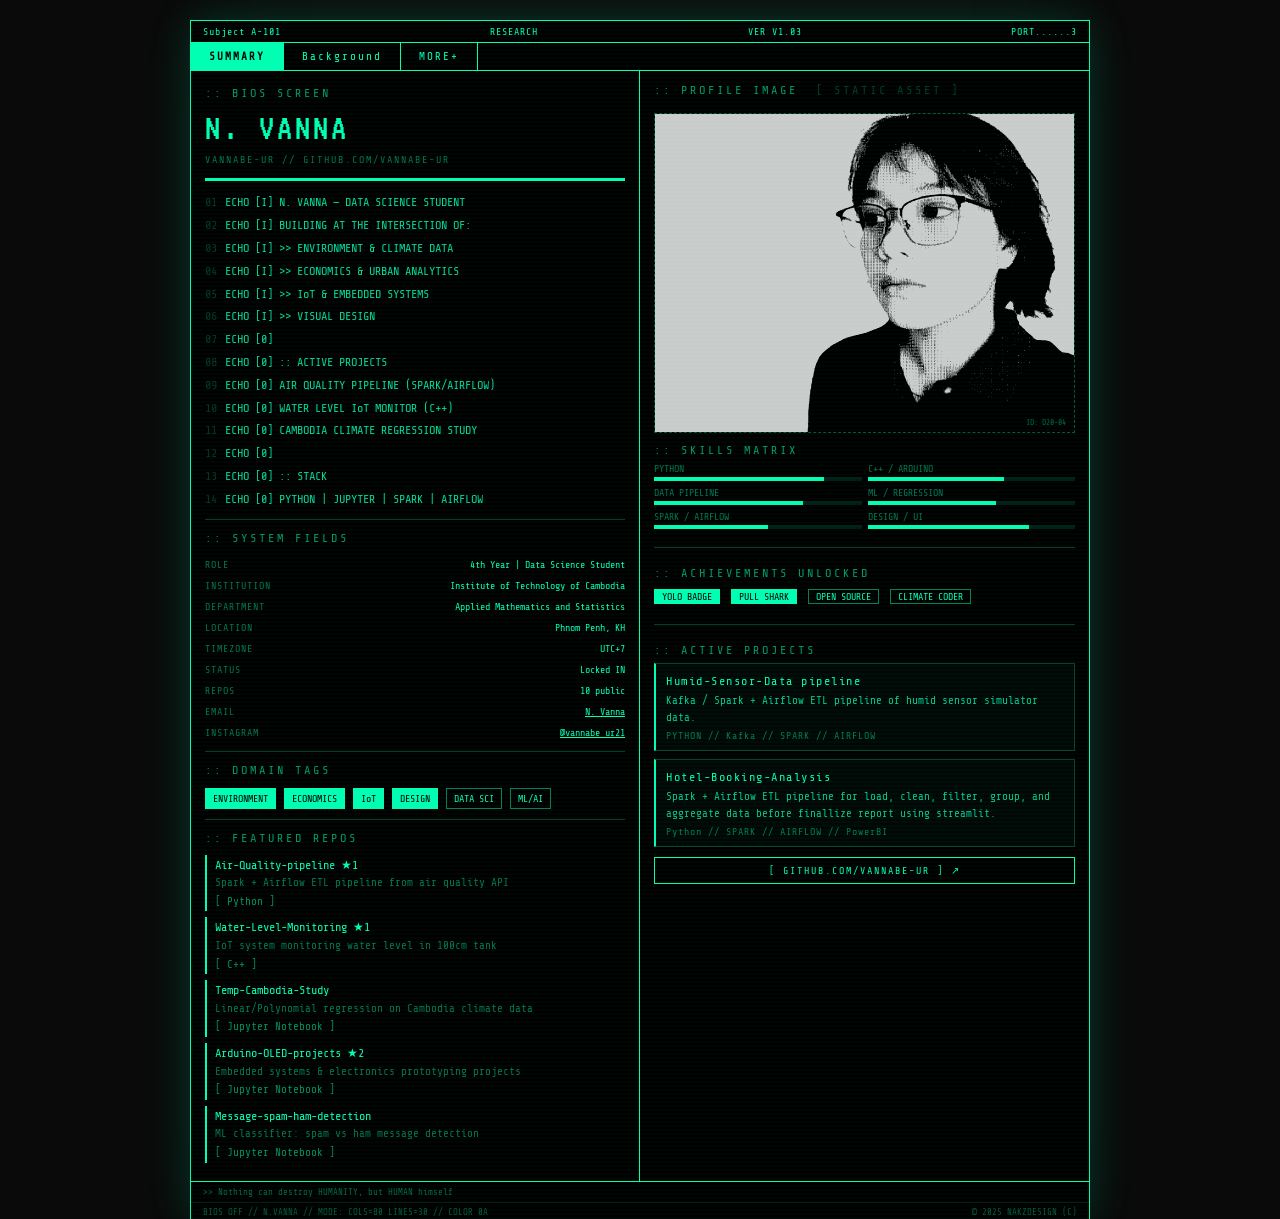
==== commit f02d4fb6: "update profile" ====
--- a/index.html
+++ b/index.html
@@ -189,7 +189,7 @@
 
       <!-- Fixed profile image loaded from assets/profile.png -->
       <div class="img-upload-zone" id="dropZone">
-        <img src="assets/image.png" alt="Profile preview" id="profilePreview">
+        <img src="assets/profile1.jpg" alt="Profile preview" id="profilePreview">
         <span class="img-overlay">ID: D20-04</span>
 
       </div>
@@ -255,7 +255,7 @@
           <div class="project-item">
             <div class="project-title">Hotel-Booking-Analysis</div>
             <div class="project-desc">Spark + Airflow ETL pipeline for load, clean, filter, group, and aggregate data before finallize report using streamlit.</div>
-            <div class="project-meta">C++ // ARDUINO // SENSORS</div>
+            <div class="project-meta">Python // SPARK // AIRFLOW // PowerBI</div>
           </div>
         </div>
       </div>
--- a/styles.css
+++ b/styles.css
@@ -11,6 +11,12 @@
   padding: 20px;
   color: #00ffb3;
   font-family: 'Share Tech Mono', monospace;
+}
+
+body.page-index p,
+body.page-background p {
+  font-size: 12px;
+  line-height: 1.65;
 }
 
 body.page-index {
@@ -164,7 +170,7 @@
 
 .section-label {
   color: #00ffb3;
-  font-size: 9px;
+  font-size: 12px;
   letter-spacing: 3px;
   margin-bottom: 6px;
   opacity: 0.6;
@@ -190,7 +196,7 @@
 }
 
 .subtitle {
-  font-size: 9px;
+  font-size: 10px;
   opacity: 0.45;
   margin-bottom: 10px;
   letter-spacing: 2px;
@@ -214,7 +220,7 @@
 
 .code-block {
   color: #00ffb3;
-  font-size: 10px;
+  font-size: 12px;
   line-height: 1.9;
   opacity: 0.85;
 }
@@ -269,7 +275,7 @@
   grid-template-columns: 132px 1fr;
   gap: 10px;
   align-items: start;
-  font-size: 11px;
+  font-size: 14px;
   line-height: 1.55;
 }
 
@@ -283,7 +289,7 @@
   display: inline-block;
   border: 1px solid rgba(0,255,179,0.5);
   padding: 1px 7px;
-  font-size: 9px;
+  font-size: 10px;
   margin: 2px 2px 2px 0;
   color: #00ffb3;
   font-family: 'Share Tech Mono', monospace;
@@ -301,10 +307,10 @@
   margin: 6px 0;
 }
 
-.repo-name { font-size: 10px; color: #00ffb3; text-decoration: none; }
+.repo-name { font-size: 12px; color: #00ffb3; text-decoration: none; }
 .repo-name:hover { text-decoration: underline; }
-.repo-desc { font-size: 9px; opacity: 0.45; line-height: 1.4; }
-.repo-lang { font-size: 9px; opacity: 0.55; margin-top: 2px; }
+.repo-desc { font-size: 11px; opacity: 0.45; line-height: 1.4; }
+.repo-lang { font-size: 11px; opacity: 0.55; margin-top: 2px; }
 
 .img-upload-zone {
   width: 100%;
@@ -363,7 +369,7 @@
   width: 100%;
 }
 
-.skill-label { font-size: 9px; opacity: 0.45; margin-bottom: 3px; }
+.skill-label { font-size: 10px; opacity: 0.45; margin-bottom: 3px; }
 .skill-track { height: 4px; background: rgba(0,255,179,0.12); }
 .skill-fill {
   height: 4px;
@@ -603,21 +609,21 @@
 }
 
 .project-title {
+  font-size: 12px;
+  letter-spacing: 1.5px;
+  color: #00ffb3;
+  margin-bottom: 4px;
+}
+
+.project-desc {
   font-size: 11px;
-  letter-spacing: 1.5px;
-  color: #00ffb3;
-  margin-bottom: 4px;
-}
-
-.project-desc {
-  font-size: 9px;
   line-height: 1.55;
   opacity: 0.78;
 }
 
 .project-meta {
   margin-top: 4px;
-  font-size: 8px;
+  font-size: 10px;
   letter-spacing: 1px;
   opacity: 0.45;
 }
